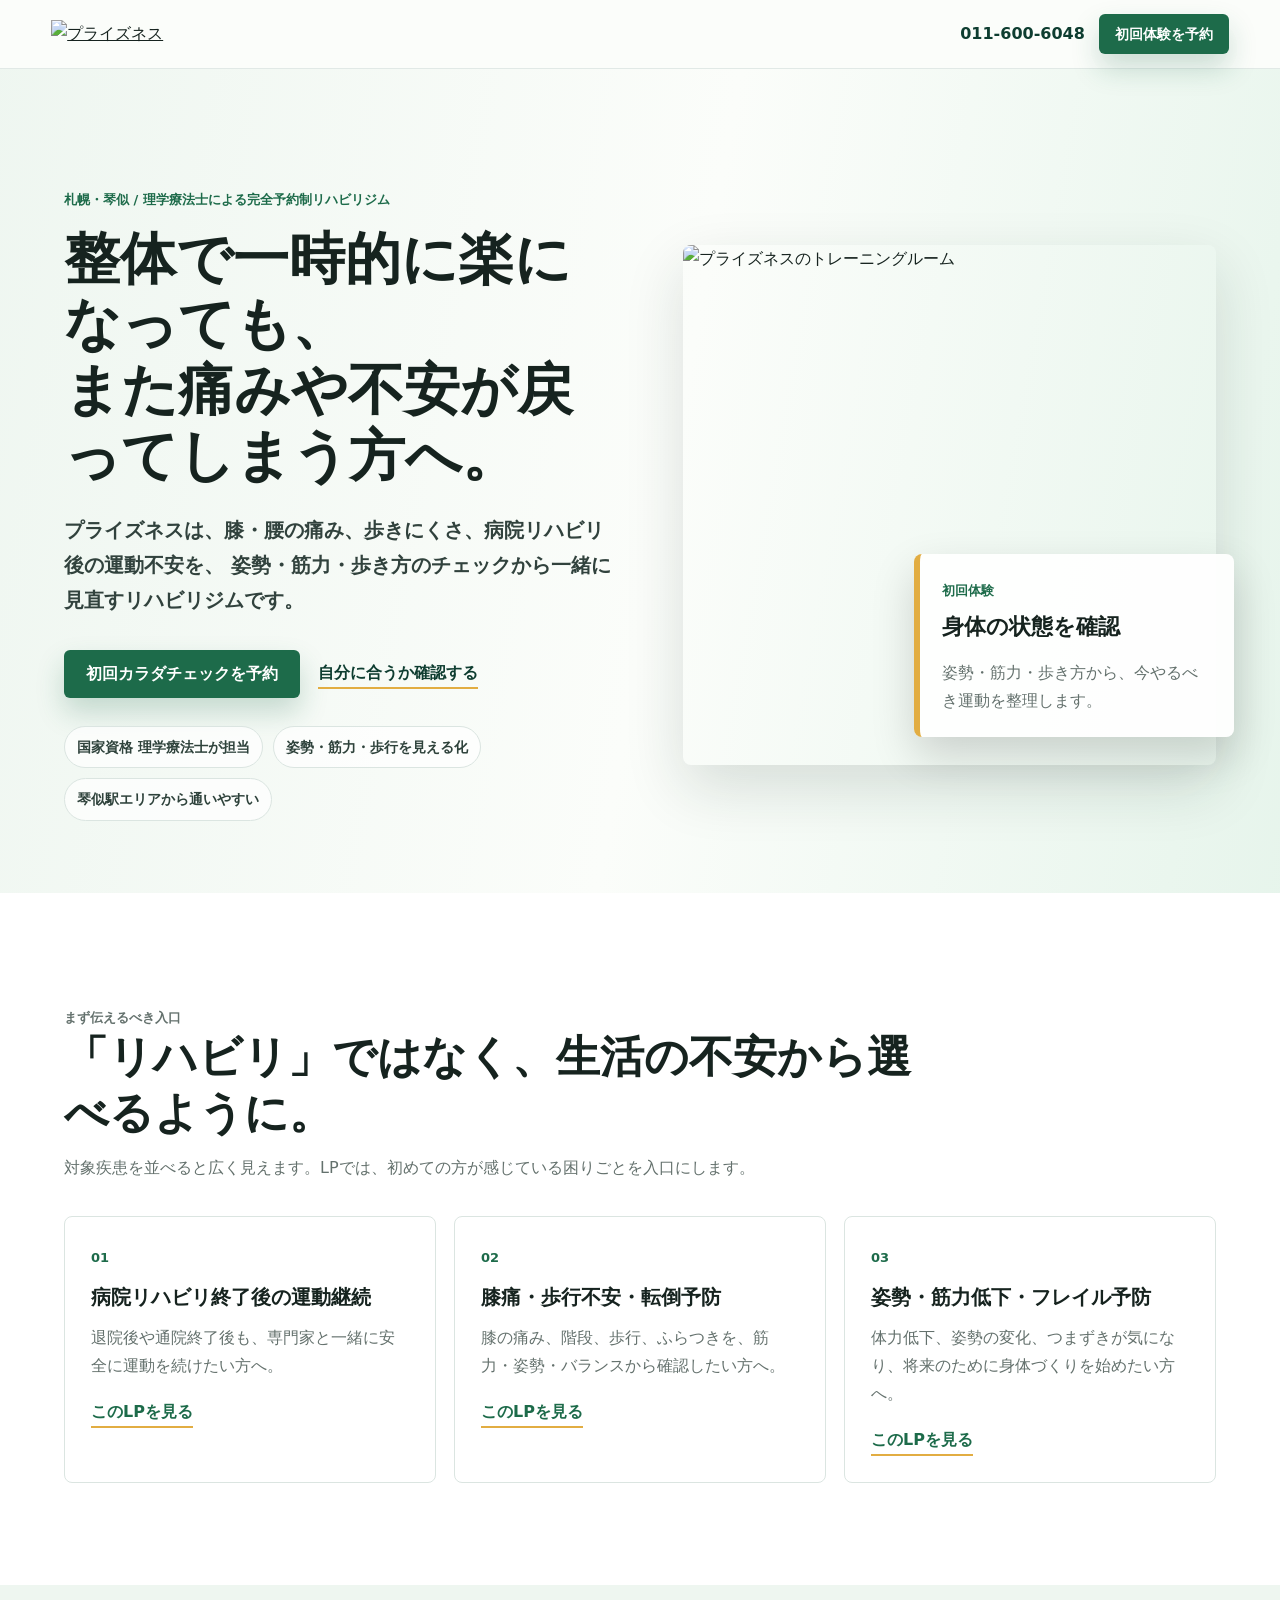
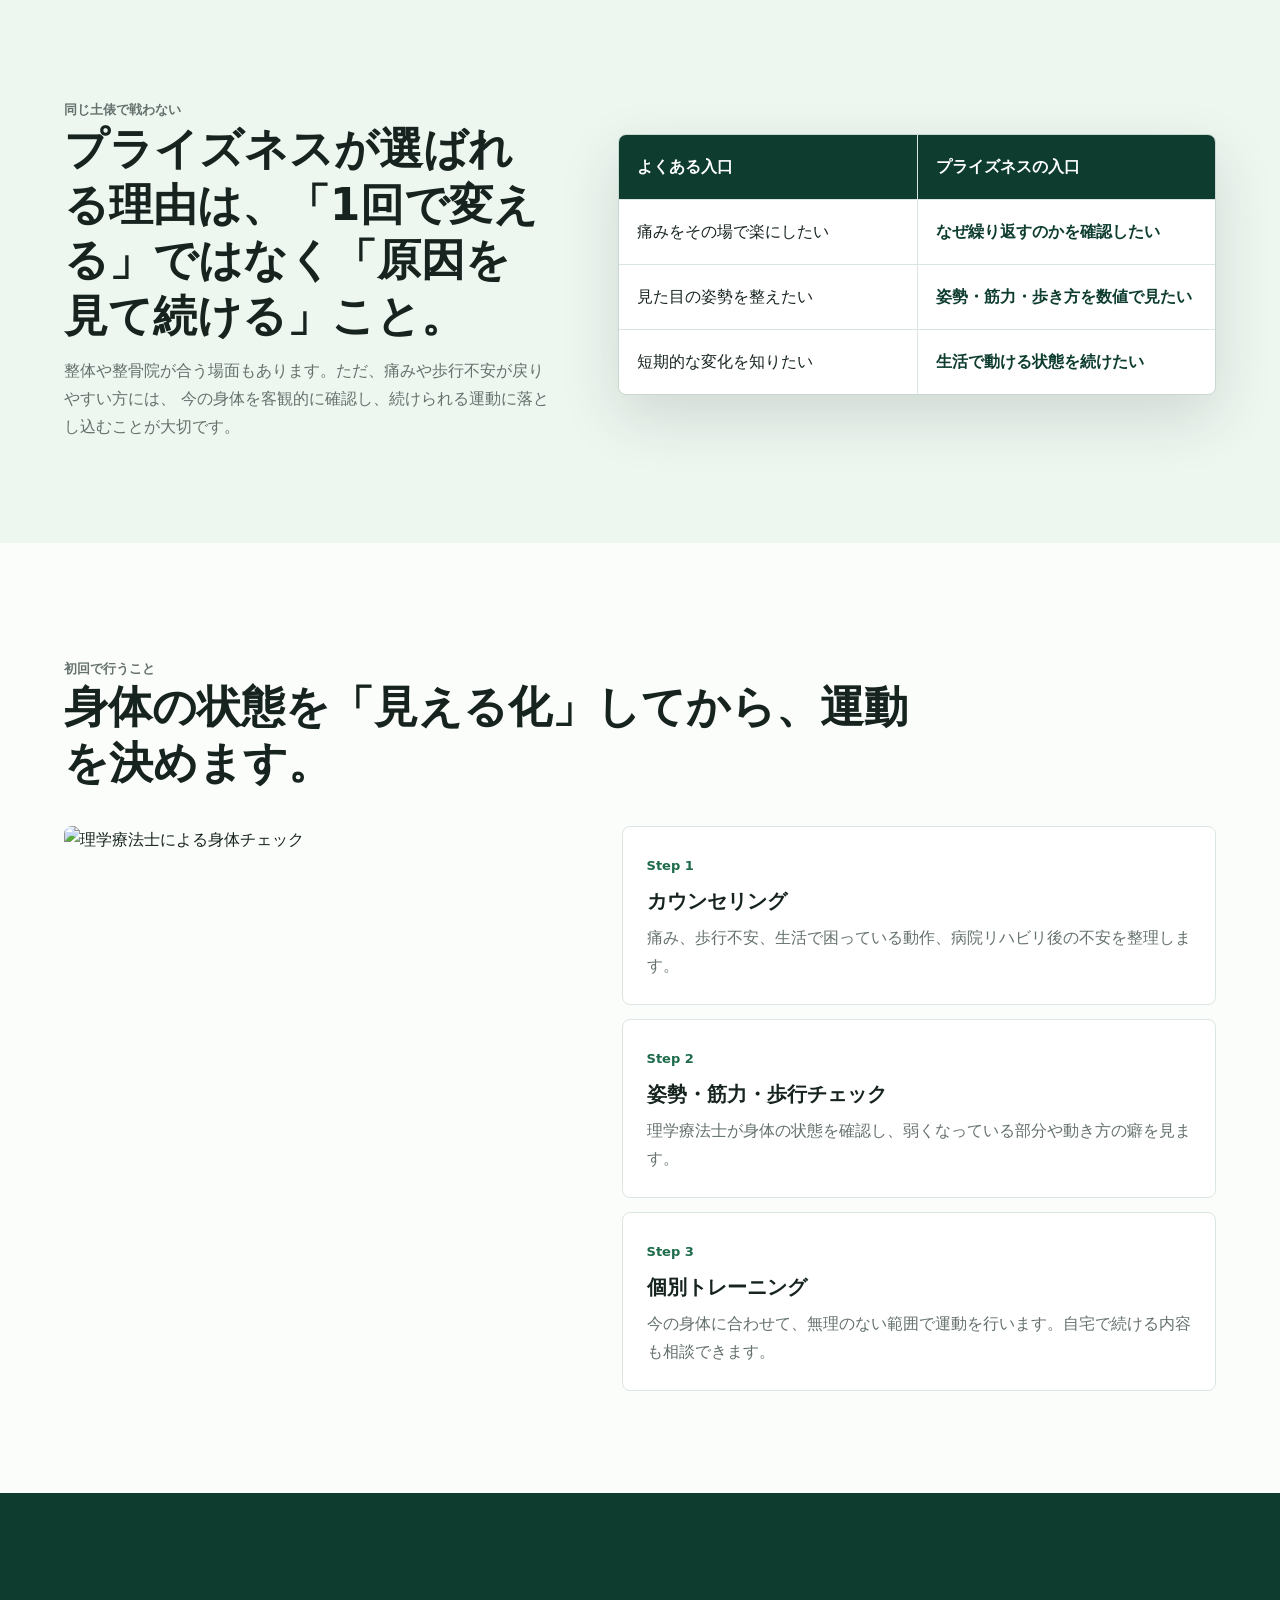
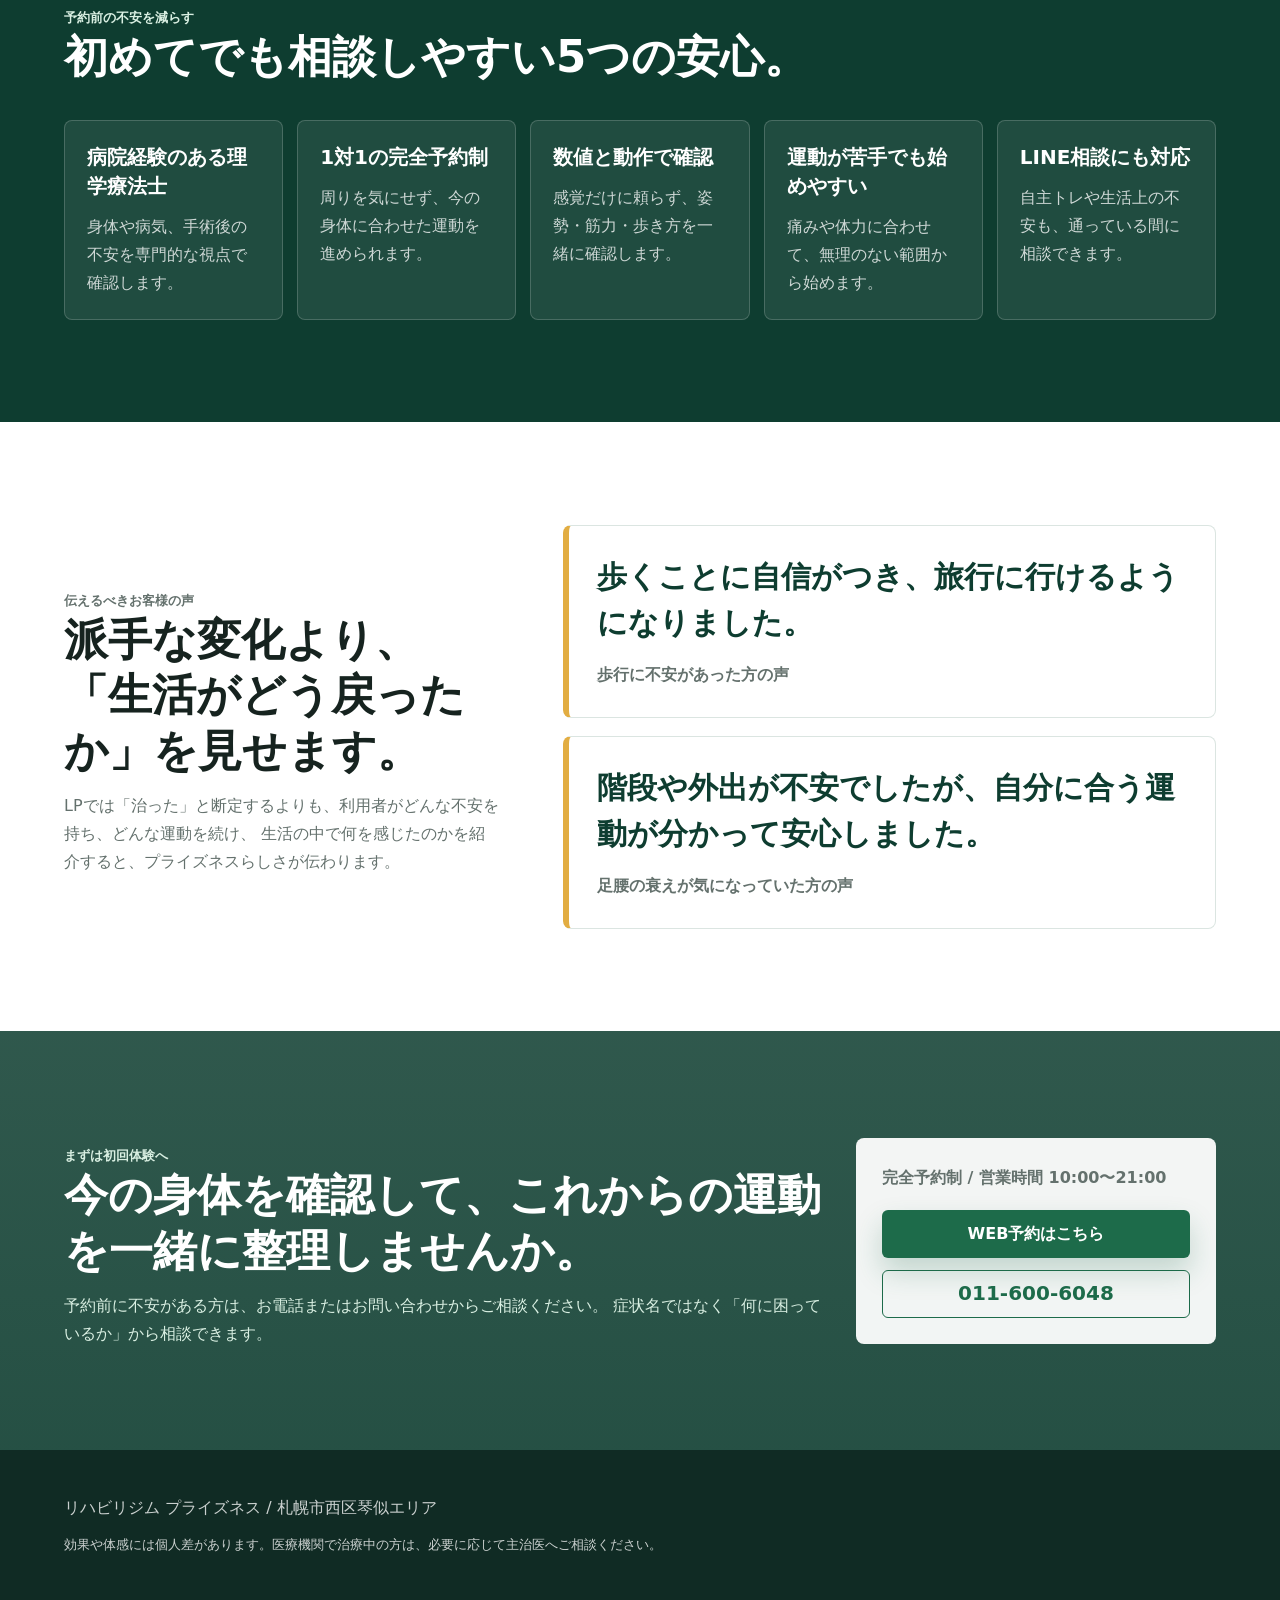
==== index.html @ 205ed95d "Add files via upload" ====
<!doctype html>
<html lang="ja">
  <head>
    <meta charset="utf-8" />
    <meta name="viewport" content="width=device-width, initial-scale=1" />
    <title>琴似のリハビリジム プライズネス | 痛み・歩行・病院リハビリ後の運動相談</title>
    <meta
      name="description"
      content="札幌・琴似のリハビリジム プライズネス。理学療法士が姿勢・筋力・歩き方を確認し、膝腰の痛み、歩行の不安、病院リハビリ後の運動継続をサポートします。"
    />
    <link rel="preconnect" href="https://prizenes.com" />
    <link rel="stylesheet" href="./styles.css" />
  </head>
  <body>
    <header class="site-header">
      <a class="brand" href="#top" aria-label="リハビリジム プライズネス">
        <img src="https://prizenes.com/common/upload_data/prizenescom/image/logo1.png" alt="プライズネス" />
      </a>
      <nav class="header-actions" aria-label="予約導線">
        <a href="tel:0116006048" class="ghost-link">011-600-6048</a>
        <a href="https://yoyaku-beauty.jp/shop/64657/" class="button small">初回体験を予約</a>
      </nav>
    </header>

    <main id="top">
      <section class="hero">
        <div class="hero-copy">
          <p class="eyebrow">札幌・琴似 / 理学療法士による完全予約制リハビリジム</p>
          <h1>
            整体で一時的に楽になっても、<br />
            また痛みや不安が戻ってしまう方へ。
          </h1>
          <p class="lead">
            プライズネスは、膝・腰の痛み、歩きにくさ、病院リハビリ後の運動不安を、
            姿勢・筋力・歩き方のチェックから一緒に見直すリハビリジムです。
          </p>
          <div class="hero-actions">
            <a href="https://yoyaku-beauty.jp/shop/64657/" class="button">初回カラダチェックを予約</a>
            <a href="#who" class="text-link">自分に合うか確認する</a>
          </div>
          <ul class="trust-list" aria-label="プライズネスの特徴">
            <li>国家資格 理学療法士が担当</li>
            <li>姿勢・筋力・歩行を見える化</li>
            <li>琴似駅エリアから通いやすい</li>
          </ul>
        </div>
        <div class="hero-visual" aria-label="プライズネスのトレーニング環境">
          <img
            src="https://prizenes.com/images/convert/prizenescom/20221202101242.jpg/image.webp"
            alt="プライズネスのトレーニングルーム"
          />
          <div class="hero-card">
            <span>初回体験</span>
            <strong>身体の状態を確認</strong>
            <p>姿勢・筋力・歩き方から、今やるべき運動を整理します。</p>
          </div>
        </div>
      </section>

      <section class="problem-band">
        <div class="section-head">
          <p class="eyebrow">まず伝えるべき入口</p>
          <h2>「リハビリ」ではなく、生活の不安から選べるように。</h2>
          <p>
            対象疾患を並べると広く見えます。LPでは、初めての方が感じている困りごとを入口にします。
          </p>
        </div>
        <div class="problem-grid" id="who">
          <article>
            <span>01</span>
            <h3>病院リハビリ終了後の運動継続</h3>
            <p>退院後や通院終了後も、専門家と一緒に安全に運動を続けたい方へ。</p>
            <a class="card-link" href="./hospital-rehab.html">このLPを見る</a>
          </article>
          <article>
            <span>02</span>
            <h3>膝痛・歩行不安・転倒予防</h3>
            <p>膝の痛み、階段、歩行、ふらつきを、筋力・姿勢・バランスから確認したい方へ。</p>
            <a class="card-link" href="./knee-walking.html">このLPを見る</a>
          </article>
          <article>
            <span>03</span>
            <h3>姿勢・筋力低下・フレイル予防</h3>
            <p>体力低下、姿勢の変化、つまずきが気になり、将来のために身体づくりを始めたい方へ。</p>
            <a class="card-link" href="./frailty-prevention.html">このLPを見る</a>
          </article>
        </div>
      </section>

      <section class="compare">
        <div class="compare-copy">
          <p class="eyebrow">同じ土俵で戦わない</p>
          <h2>プライズネスが選ばれる理由は、「1回で変える」ではなく「原因を見て続ける」こと。</h2>
          <p>
            整体や整骨院が合う場面もあります。ただ、痛みや歩行不安が戻りやすい方には、
            今の身体を客観的に確認し、続けられる運動に落とし込むことが大切です。
          </p>
        </div>
        <div class="compare-table" role="table" aria-label="整体や整骨院との見せ方の違い">
          <div role="row" class="table-head">
            <span role="columnheader">よくある入口</span>
            <span role="columnheader">プライズネスの入口</span>
          </div>
          <div role="row">
            <span role="cell">痛みをその場で楽にしたい</span>
            <span role="cell">なぜ繰り返すのかを確認したい</span>
          </div>
          <div role="row">
            <span role="cell">見た目の姿勢を整えたい</span>
            <span role="cell">姿勢・筋力・歩き方を数値で見たい</span>
          </div>
          <div role="row">
            <span role="cell">短期的な変化を知りたい</span>
            <span role="cell">生活で動ける状態を続けたい</span>
          </div>
        </div>
      </section>

      <section class="method">
        <div class="section-head">
          <p class="eyebrow">初回で行うこと</p>
          <h2>身体の状態を「見える化」してから、運動を決めます。</h2>
        </div>
        <div class="method-layout">
          <img
            src="https://prizenes.com/images/convert/prizenescom/20221202100510.jpg/image.webp"
            alt="理学療法士による身体チェック"
          />
          <div class="steps">
            <div>
              <span>Step 1</span>
              <h3>カウンセリング</h3>
              <p>痛み、歩行不安、生活で困っている動作、病院リハビリ後の不安を整理します。</p>
            </div>
            <div>
              <span>Step 2</span>
              <h3>姿勢・筋力・歩行チェック</h3>
              <p>理学療法士が身体の状態を確認し、弱くなっている部分や動き方の癖を見ます。</p>
            </div>
            <div>
              <span>Step 3</span>
              <h3>個別トレーニング</h3>
              <p>今の身体に合わせて、無理のない範囲で運動を行います。自宅で続ける内容も相談できます。</p>
            </div>
          </div>
        </div>
      </section>

      <section class="reason">
        <div class="section-head">
          <p class="eyebrow">予約前の不安を減らす</p>
          <h2>初めてでも相談しやすい5つの安心。</h2>
        </div>
        <div class="reason-grid">
          <article>
            <h3>病院経験のある理学療法士</h3>
            <p>身体や病気、手術後の不安を専門的な視点で確認します。</p>
          </article>
          <article>
            <h3>1対1の完全予約制</h3>
            <p>周りを気にせず、今の身体に合わせた運動を進められます。</p>
          </article>
          <article>
            <h3>数値と動作で確認</h3>
            <p>感覚だけに頼らず、姿勢・筋力・歩き方を一緒に確認します。</p>
          </article>
          <article>
            <h3>運動が苦手でも始めやすい</h3>
            <p>痛みや体力に合わせて、無理のない範囲から始めます。</p>
          </article>
          <article>
            <h3>LINE相談にも対応</h3>
            <p>自主トレや生活上の不安も、通っている間に相談できます。</p>
          </article>
        </div>
      </section>

      <section class="voice">
        <div class="voice-copy">
          <p class="eyebrow">伝えるべきお客様の声</p>
          <h2>派手な変化より、「生活がどう戻ったか」を見せます。</h2>
          <p>
            LPでは「治った」と断定するよりも、利用者がどんな不安を持ち、どんな運動を続け、
            生活の中で何を感じたのかを紹介すると、プライズネスらしさが伝わります。
          </p>
        </div>
        <div class="voice-cards">
          <figure>
            <blockquote>歩くことに自信がつき、旅行に行けるようになりました。</blockquote>
            <figcaption>歩行に不安があった方の声</figcaption>
          </figure>
          <figure>
            <blockquote>階段や外出が不安でしたが、自分に合う運動が分かって安心しました。</blockquote>
            <figcaption>足腰の衰えが気になっていた方の声</figcaption>
          </figure>
        </div>
      </section>

      <section class="offer" id="reserve">
        <div>
          <p class="eyebrow">まずは初回体験へ</p>
          <h2>今の身体を確認して、これからの運動を一緒に整理しませんか。</h2>
          <p>
            予約前に不安がある方は、お電話またはお問い合わせからご相談ください。
            症状名ではなく「何に困っているか」から相談できます。
          </p>
        </div>
        <div class="offer-panel">
          <p>完全予約制 / 営業時間 10:00〜21:00</p>
          <a href="https://yoyaku-beauty.jp/shop/64657/" class="button">WEB予約はこちら</a>
          <a href="tel:0116006048" class="phone">011-600-6048</a>
        </div>
      </section>
    </main>

    <footer>
      <p>リハビリジム プライズネス / 札幌市西区琴似エリア</p>
      <p class="note">効果や体感には個人差があります。医療機関で治療中の方は、必要に応じて主治医へご相談ください。</p>
    </footer>
  </body>
</html>
---- styles.css ----
:root {
  --ink: #16231f;
  --muted: #64716d;
  --line: #dbe5e1;
  --paper: #fbfdfa;
  --soft: #eef6f0;
  --mint: #d9efe2;
  --green: #1d6b4a;
  --deep: #0e3d30;
  --accent: #e2ad42;
  --white: #ffffff;
  --shadow: 0 22px 60px rgba(18, 41, 34, 0.14);
  font-family: "Yu Gothic", "Hiragino Kaku Gothic ProN", Meiryo, system-ui, sans-serif;
}

* {
  box-sizing: border-box;
}

html {
  scroll-behavior: smooth;
}

body {
  margin: 0;
  color: var(--ink);
  background: var(--paper);
  line-height: 1.75;
}

img {
  display: block;
  max-width: 100%;
}

a {
  color: inherit;
}

.site-header {
  position: sticky;
  top: 0;
  z-index: 10;
  display: flex;
  align-items: center;
  justify-content: space-between;
  gap: 24px;
  padding: 14px clamp(18px, 4vw, 56px);
  background: rgba(251, 253, 250, 0.92);
  border-bottom: 1px solid rgba(219, 229, 225, 0.8);
  backdrop-filter: blur(14px);
}

.brand img {
  width: 166px;
  height: auto;
}

.header-actions {
  display: flex;
  align-items: center;
  gap: 14px;
}

.ghost-link,
.text-link {
  font-weight: 700;
  text-decoration: none;
}

.ghost-link {
  color: var(--deep);
  white-space: nowrap;
}

.button {
  display: inline-flex;
  align-items: center;
  justify-content: center;
  min-height: 48px;
  padding: 0 22px;
  border-radius: 6px;
  background: var(--green);
  color: var(--white);
  font-weight: 800;
  text-decoration: none;
  box-shadow: 0 14px 28px rgba(29, 107, 74, 0.22);
}

.button.small {
  min-height: 40px;
  padding-inline: 16px;
  font-size: 14px;
}

.hero {
  display: grid;
  grid-template-columns: minmax(0, 1.02fr) minmax(360px, 0.98fr);
  gap: clamp(28px, 5vw, 74px);
  align-items: center;
  min-height: calc(100vh - 76px);
  padding: clamp(42px, 7vw, 92px) clamp(18px, 5vw, 76px) 42px;
  background:
    linear-gradient(100deg, rgba(238, 246, 240, 0.96), rgba(251, 253, 250, 0.82) 52%, rgba(217, 239, 226, 0.6)),
    var(--paper);
}

.hero-copy {
  max-width: 760px;
}

.eyebrow {
  margin: 0 0 14px;
  color: var(--green);
  font-size: 13px;
  font-weight: 900;
  letter-spacing: 0;
}

h1,
h2,
h3,
p {
  overflow-wrap: anywhere;
}

h1 {
  margin: 0;
  font-size: clamp(34px, 4.35vw, 56px);
  line-height: 1.18;
  letter-spacing: 0;
}

h2 {
  margin: 0;
  font-size: clamp(26px, 3.4vw, 44px);
  line-height: 1.28;
  letter-spacing: 0;
}

h3 {
  margin: 0;
  font-size: 20px;
  line-height: 1.45;
}

.lead {
  max-width: 680px;
  margin: 24px 0 0;
  color: #31423d;
  font-size: clamp(16px, 1.8vw, 20px);
  font-weight: 600;
}

.hero-actions {
  display: flex;
  flex-wrap: wrap;
  align-items: center;
  gap: 18px;
  margin-top: 32px;
}

.text-link {
  color: var(--deep);
  border-bottom: 2px solid var(--accent);
}

.trust-list {
  display: flex;
  flex-wrap: wrap;
  gap: 10px;
  margin: 28px 0 0;
  padding: 0;
  list-style: none;
}

.trust-list li {
  padding: 8px 12px;
  border: 1px solid var(--line);
  border-radius: 999px;
  background: rgba(255, 255, 255, 0.72);
  color: #2e423b;
  font-size: 14px;
  font-weight: 700;
}

.hero-visual {
  position: relative;
  min-height: 520px;
}

.hero-visual img {
  width: 100%;
  height: 520px;
  object-fit: cover;
  border-radius: 8px;
  box-shadow: var(--shadow);
}

.hero-card {
  position: absolute;
  right: -18px;
  bottom: 28px;
  width: min(320px, 82%);
  padding: 22px;
  border-left: 6px solid var(--accent);
  border-radius: 8px;
  background: rgba(255, 255, 255, 0.94);
  box-shadow: 0 18px 44px rgba(0, 0, 0, 0.16);
}

.hero-card span,
.steps span,
.problem-grid span {
  color: var(--green);
  font-size: 13px;
  font-weight: 900;
}

.hero-card strong {
  display: block;
  margin-top: 4px;
  font-size: 22px;
}

.hero-card p,
.section-head p,
.compare-copy p,
.voice-copy p,
.offer p,
footer p {
  margin: 12px 0 0;
  color: var(--muted);
}

section {
  padding: clamp(58px, 8vw, 104px) clamp(18px, 5vw, 76px);
}

.section-head {
  max-width: 860px;
  margin-bottom: 34px;
}

.problem-band {
  background: var(--white);
}

.problem-grid {
  display: grid;
  grid-template-columns: repeat(3, minmax(0, 1fr));
  gap: 18px;
}

.problem-grid article,
.reason-grid article,
.voice-cards figure {
  border: 1px solid var(--line);
  border-radius: 8px;
  background: var(--white);
}

.problem-grid article {
  padding: 26px;
  min-height: 250px;
}

.problem-grid h3 {
  margin-top: 12px;
}

.problem-grid p,
.reason-grid p {
  margin: 12px 0 0;
  color: var(--muted);
}

.card-link {
  display: inline-flex;
  margin-top: 18px;
  color: var(--green);
  font-weight: 900;
  text-decoration: none;
  border-bottom: 2px solid var(--accent);
}

.compare {
  display: grid;
  grid-template-columns: minmax(0, 0.9fr) minmax(420px, 1.1fr);
  gap: clamp(28px, 5vw, 70px);
  align-items: center;
  background: var(--soft);
}

.compare-table {
  overflow: hidden;
  border: 1px solid #c8d8d1;
  border-radius: 8px;
  background: var(--white);
  box-shadow: var(--shadow);
}

.compare-table > div {
  display: grid;
  grid-template-columns: 1fr 1fr;
}

.compare-table span {
  padding: 18px;
  border-top: 1px solid var(--line);
}

.compare-table span + span {
  border-left: 1px solid var(--line);
  color: var(--deep);
  font-weight: 800;
}

.compare-table .table-head span {
  border-top: none;
  background: var(--deep);
  color: var(--white);
  font-weight: 900;
}

.method {
  background: var(--paper);
}

.method-layout {
  display: grid;
  grid-template-columns: minmax(320px, 0.92fr) minmax(0, 1.08fr);
  gap: clamp(24px, 4vw, 54px);
  align-items: stretch;
}

.method-layout > img {
  width: 100%;
  height: 100%;
  min-height: 520px;
  object-fit: cover;
  border-radius: 8px;
}

.steps {
  display: grid;
  gap: 14px;
}

.steps div {
  padding: 24px;
  border: 1px solid var(--line);
  border-radius: 8px;
  background: var(--white);
}

.steps h3 {
  margin-top: 8px;
}

.steps p {
  margin: 8px 0 0;
  color: var(--muted);
}

.reason {
  background: var(--deep);
  color: var(--white);
}

.reason .eyebrow,
.reason .section-head p {
  color: var(--mint);
}

.reason-grid {
  display: grid;
  grid-template-columns: repeat(5, minmax(0, 1fr));
  gap: 14px;
}

.reason-grid article {
  padding: 22px;
  background: rgba(255, 255, 255, 0.08);
  border-color: rgba(255, 255, 255, 0.18);
}

.reason-grid p {
  color: rgba(255, 255, 255, 0.78);
}

.voice {
  display: grid;
  grid-template-columns: minmax(0, 0.8fr) minmax(360px, 1.2fr);
  gap: clamp(24px, 5vw, 64px);
  align-items: center;
  background: var(--white);
}

.voice-cards {
  display: grid;
  gap: 18px;
}

.voice-cards figure {
  margin: 0;
  padding: 28px;
  border-left: 6px solid var(--accent);
}

blockquote {
  margin: 0;
  color: var(--deep);
  font-size: clamp(20px, 2.4vw, 30px);
  font-weight: 900;
  line-height: 1.55;
}

figcaption {
  margin-top: 14px;
  color: var(--muted);
  font-weight: 700;
}

.offer {
  display: grid;
  grid-template-columns: minmax(0, 1fr) 360px;
  gap: 26px;
  align-items: center;
  background:
    linear-gradient(rgba(14, 61, 48, 0.86), rgba(14, 61, 48, 0.9)),
    url("https://prizenes.com/images/convert/prizenescom/20221202100920.jpg/image.webp") center / cover;
  color: var(--white);
}

.offer .eyebrow,
.offer p {
  color: var(--mint);
}

.offer-panel {
  padding: 26px;
  border-radius: 8px;
  background: rgba(255, 255, 255, 0.94);
  color: var(--ink);
}

.offer-panel p {
  margin: 0 0 18px;
  color: var(--muted);
  font-weight: 800;
}

.offer-panel .button,
.offer-panel .phone {
  width: 100%;
}

.phone {
  display: flex;
  align-items: center;
  justify-content: center;
  min-height: 48px;
  margin-top: 12px;
  border: 1px solid var(--green);
  border-radius: 6px;
  color: var(--green);
  font-size: 20px;
  font-weight: 900;
  text-decoration: none;
}

footer {
  padding: 32px clamp(18px, 5vw, 76px) 92px;
  background: #102b24;
  color: var(--white);
}

footer p {
  color: rgba(255, 255, 255, 0.78);
}

footer .note {
  max-width: 900px;
  font-size: 13px;
}

@media (max-width: 980px) {
  .hero,
  .compare,
  .method-layout,
  .voice,
  .offer {
    grid-template-columns: 1fr;
  }

  .hero {
    min-height: auto;
  }

  .problem-grid,
  .reason-grid {
    grid-template-columns: repeat(2, minmax(0, 1fr));
  }

  .hero-visual {
    min-height: auto;
  }

  .hero-visual img,
  .method-layout > img {
    height: 420px;
    min-height: 0;
  }

  .offer {
    background-position: center;
  }
}

@media (max-width: 680px) {
  .site-header {
    align-items: flex-start;
    flex-direction: column;
    gap: 10px;
  }

  .header-actions {
    width: 100%;
    justify-content: space-between;
  }

  .brand img {
    width: 140px;
  }

  .ghost-link {
    font-size: 14px;
  }

  .button.small {
    min-height: 38px;
    padding-inline: 12px;
  }

  h1 {
    font-size: 34px;
  }

  .hero {
    padding-top: 34px;
  }

  .hero-actions {
    align-items: stretch;
    flex-direction: column;
  }

  .hero-actions .button,
  .hero-actions .text-link {
    width: 100%;
    text-align: center;
  }

  .hero-visual img {
    height: 340px;
  }

  .hero-card {
    position: static;
    width: 100%;
    margin-top: 12px;
  }

  .problem-grid,
  .reason-grid {
    grid-template-columns: 1fr;
  }

  .compare-table > div {
    grid-template-columns: 1fr;
  }

  .compare-table span + span {
    border-left: none;
  }

  .method-layout > img {
    height: 320px;
  }
}
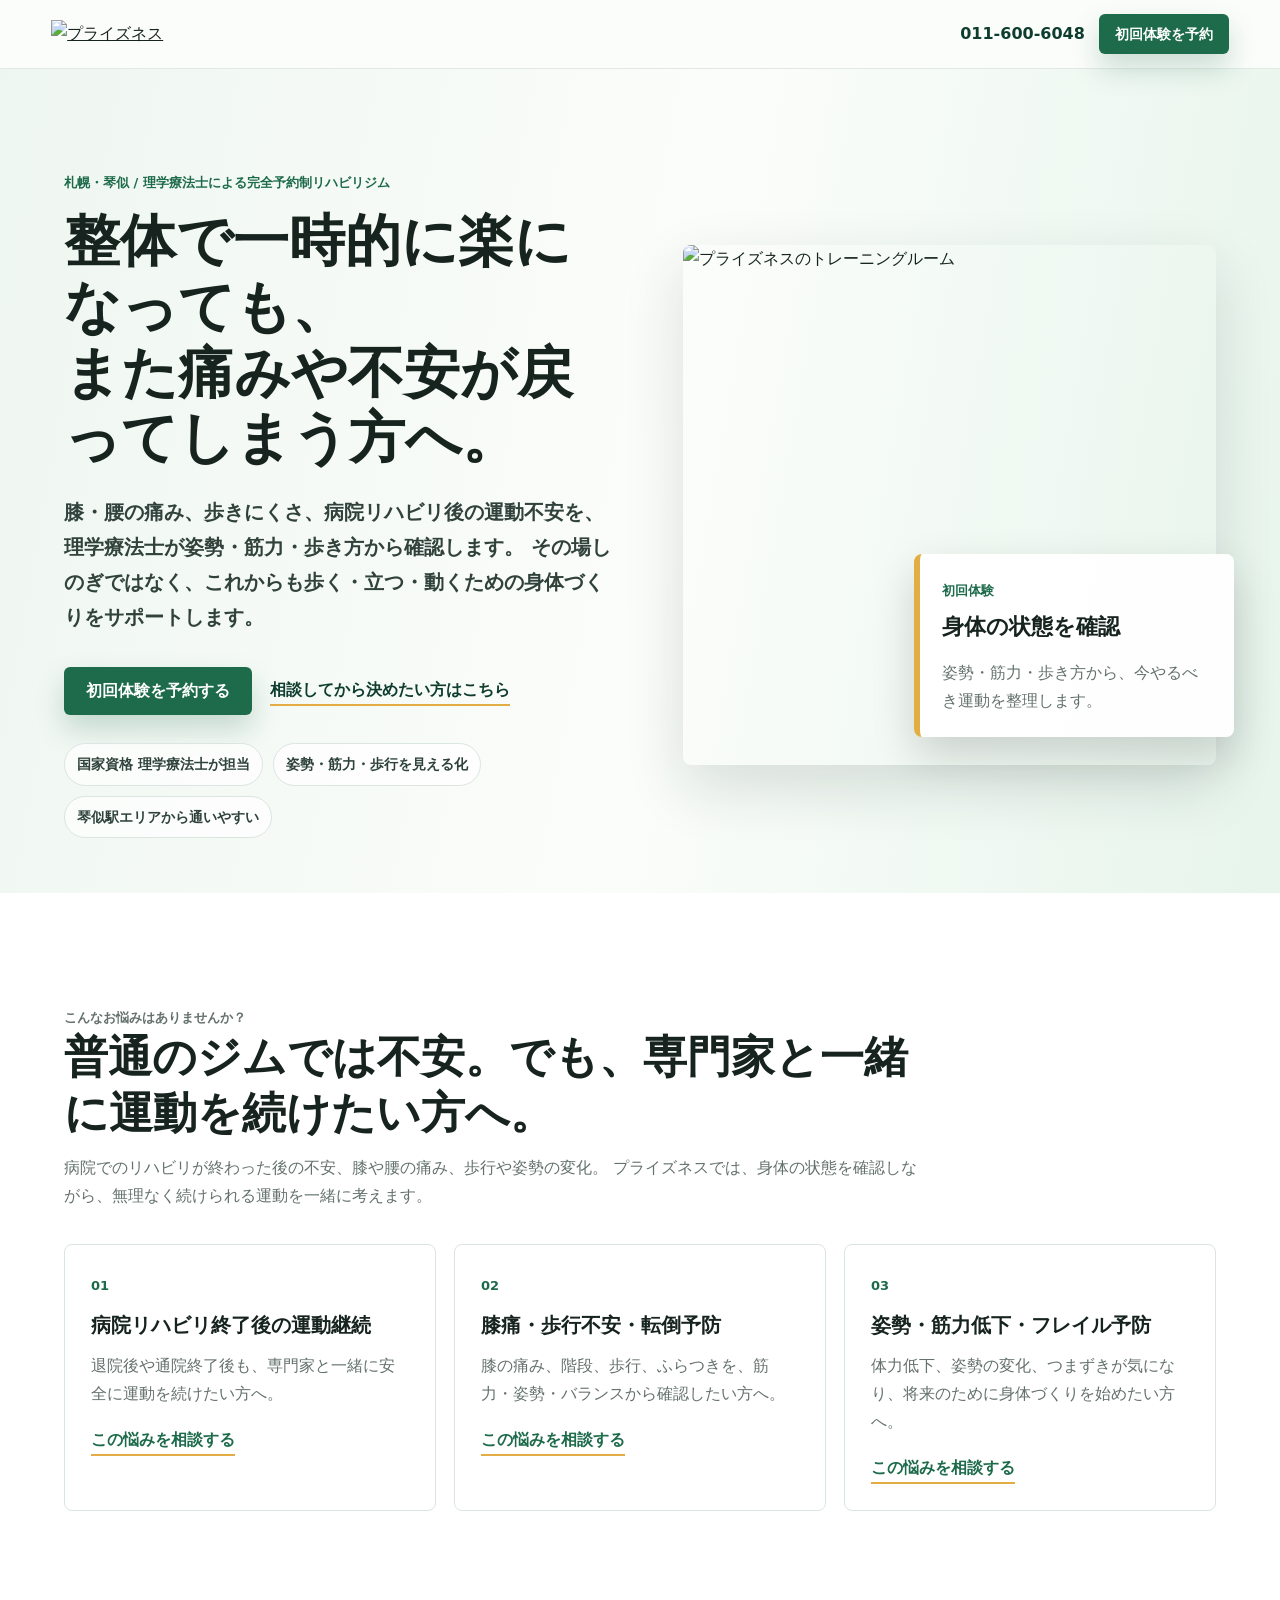
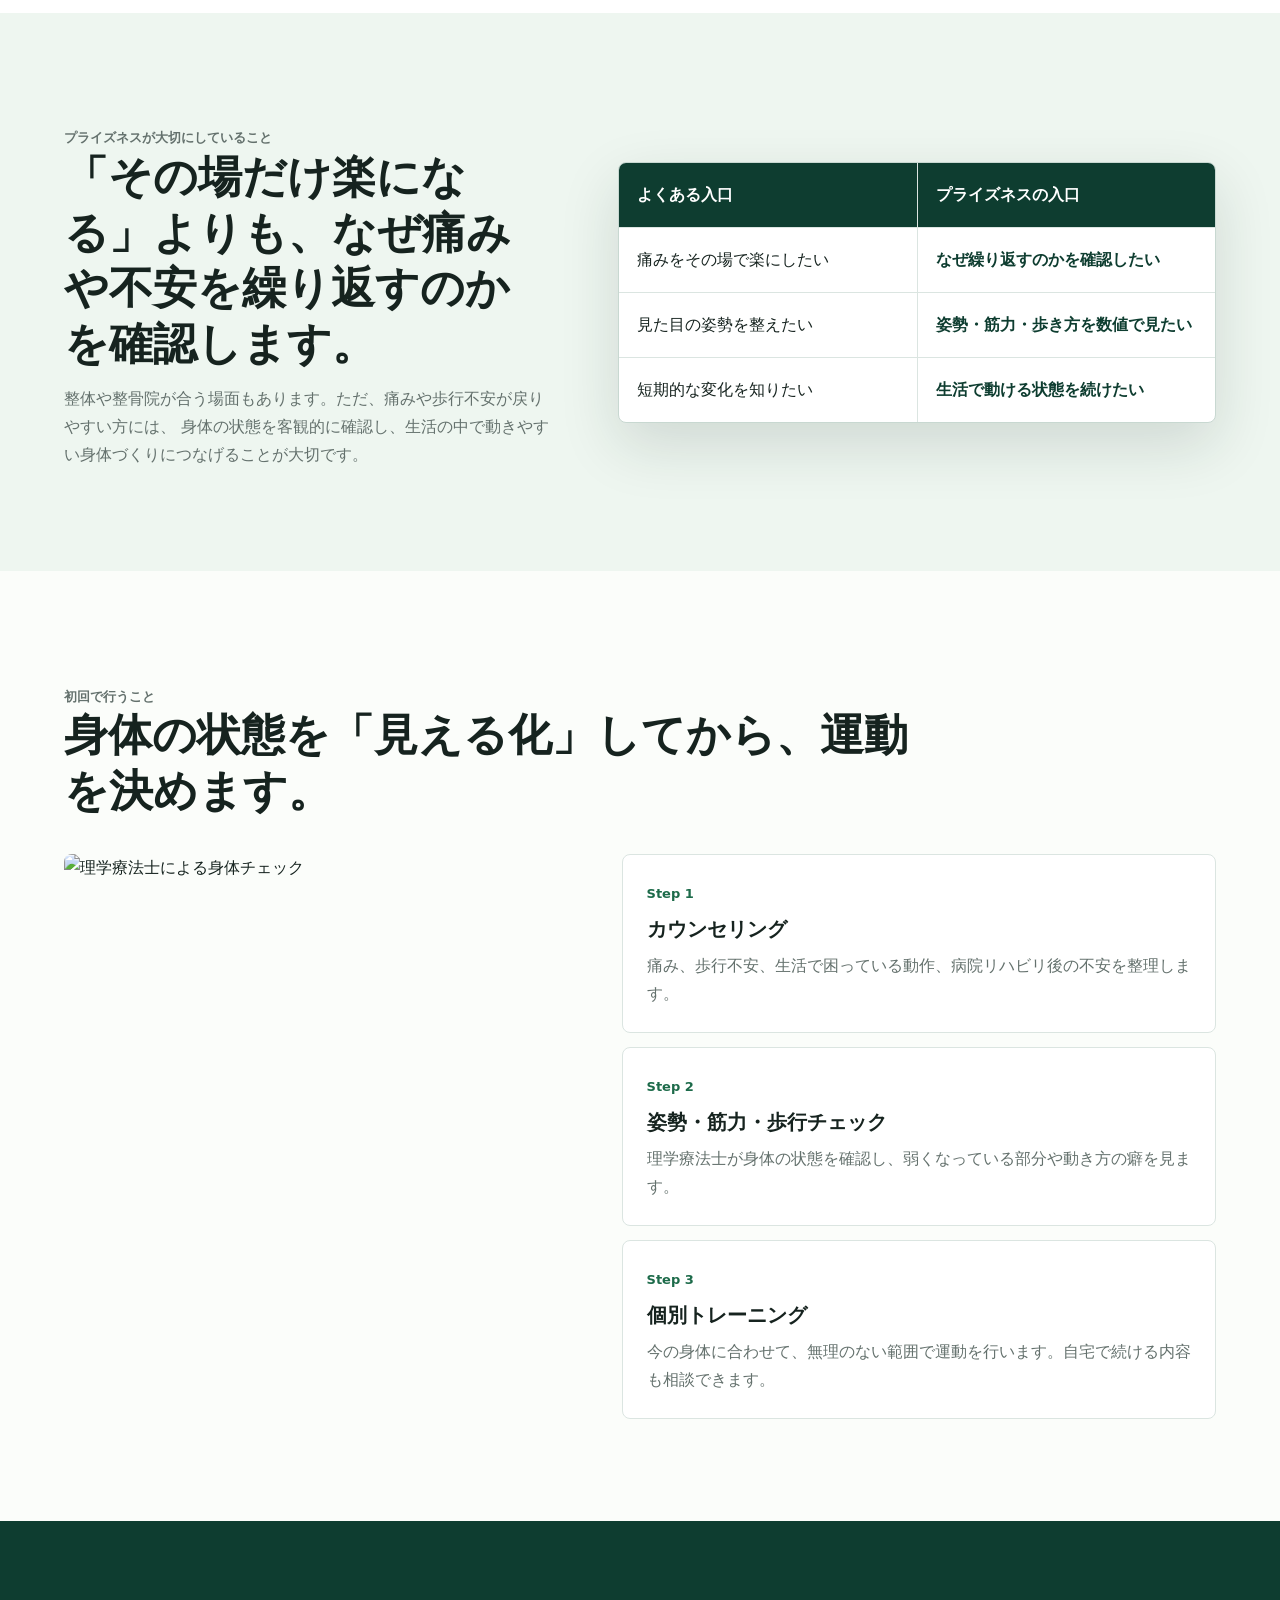
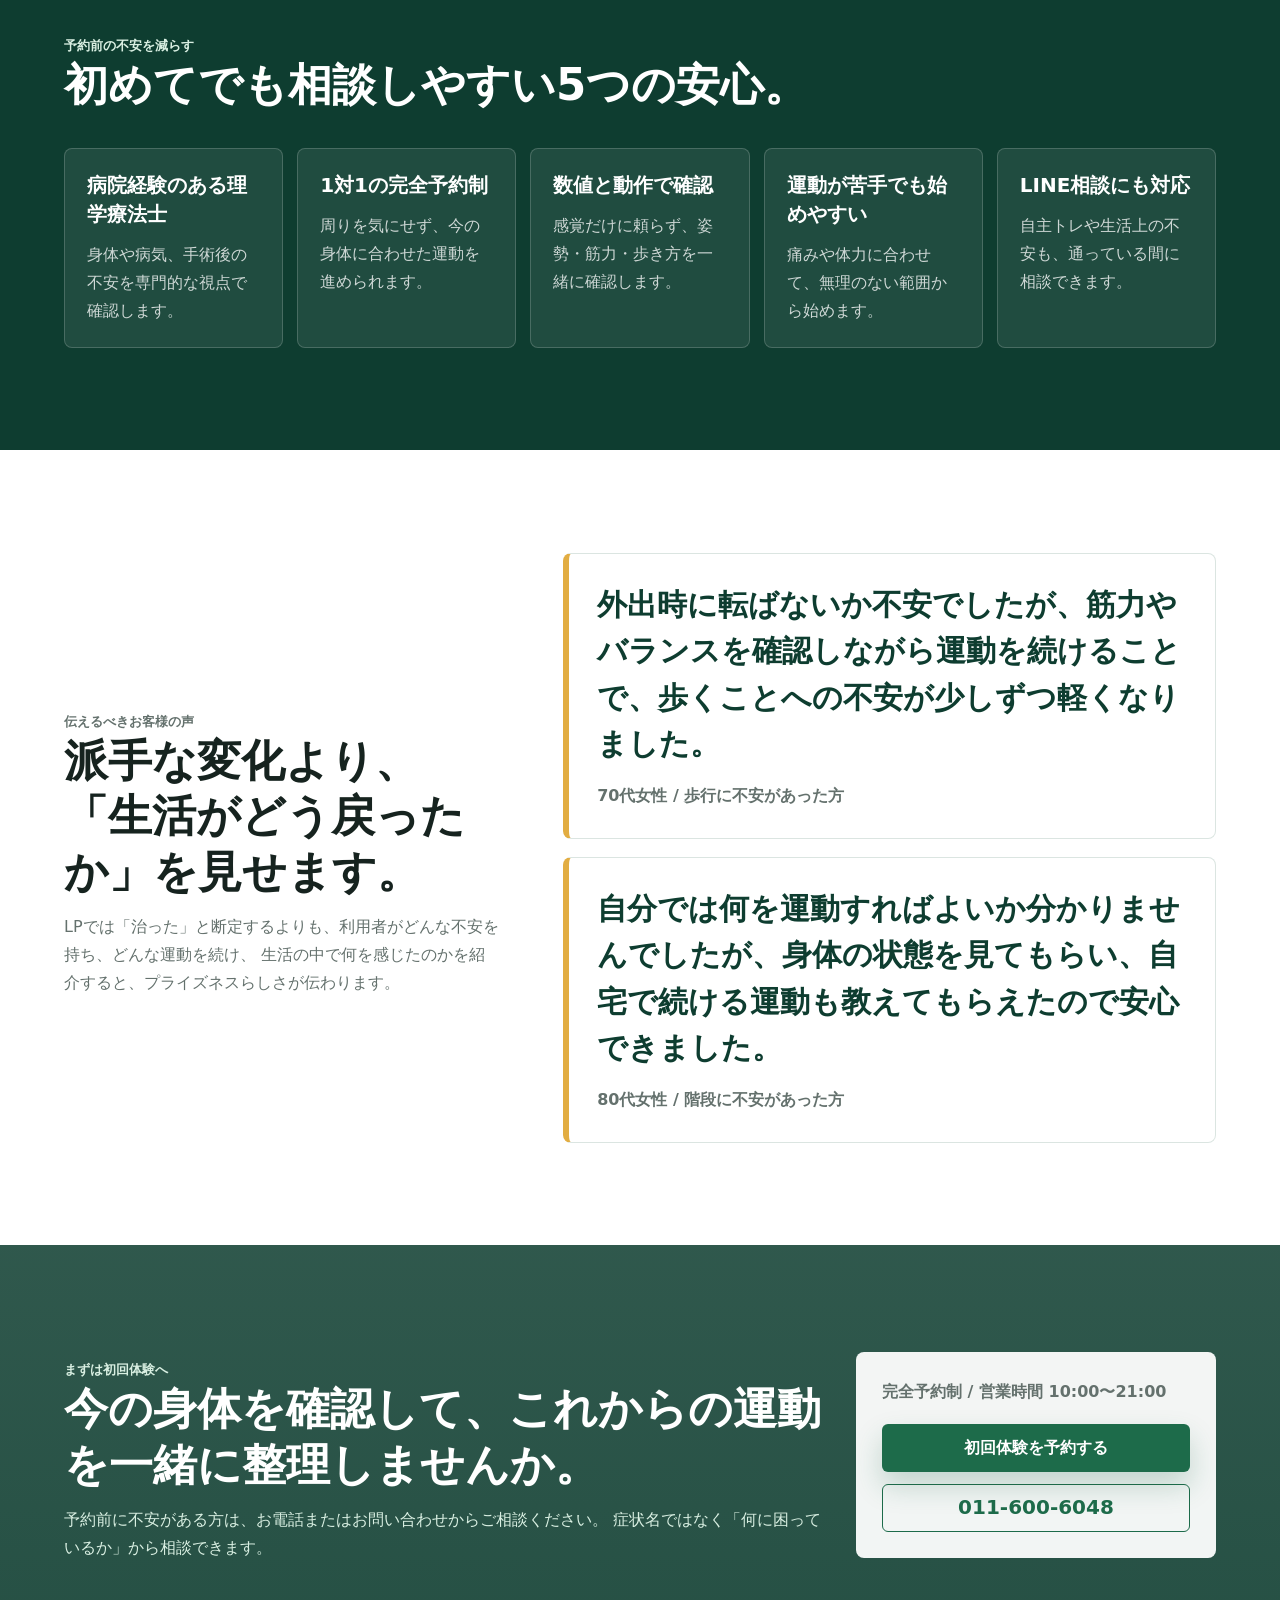
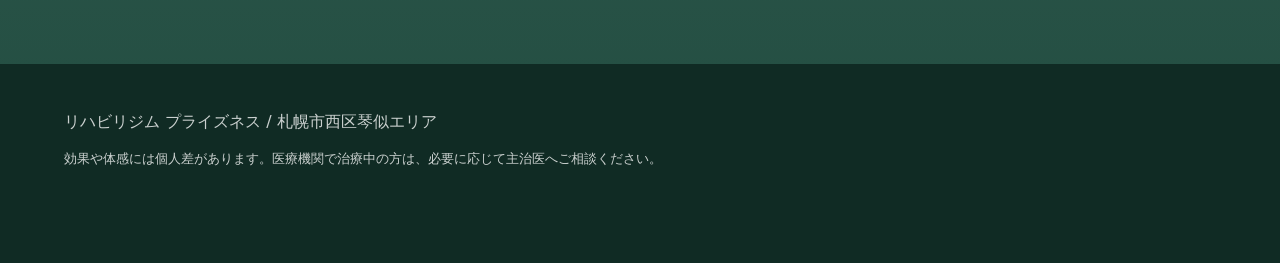
==== commit e6e53d03: "Add files via upload" ====
--- a/index.html
+++ b/index.html
@@ -31,12 +31,13 @@
             また痛みや不安が戻ってしまう方へ。
           </h1>
           <p class="lead">
-            プライズネスは、膝・腰の痛み、歩きにくさ、病院リハビリ後の運動不安を、
-            姿勢・筋力・歩き方のチェックから一緒に見直すリハビリジムです。
+            膝・腰の痛み、歩きにくさ、病院リハビリ後の運動不安を、
+            理学療法士が姿勢・筋力・歩き方から確認します。
+            その場しのぎではなく、これからも歩く・立つ・動くための身体づくりをサポートします。
           </p>
           <div class="hero-actions">
-            <a href="https://yoyaku-beauty.jp/shop/64657/" class="button">初回カラダチェックを予約</a>
-            <a href="#who" class="text-link">自分に合うか確認する</a>
+            <a href="https://yoyaku-beauty.jp/shop/64657/" class="button">初回体験を予約する</a>
+            <a href="#who" class="text-link">相談してから決めたい方はこちら</a>
           </div>
           <ul class="trust-list" aria-label="プライズネスの特徴">
             <li>国家資格 理学療法士が担当</li>
@@ -49,9 +50,9 @@
             src="https://prizenes.com/images/convert/prizenescom/20221202101242.jpg/image.webp"
             alt="プライズネスのトレーニングルーム"
           />
-          <div class="hero-card">
-            <span>初回体験</span>
-            <strong>身体の状態を確認</strong>
+        <div class="hero-card">
+          <span>初回体験</span>
+          <strong>身体の状態を確認</strong>
             <p>姿勢・筋力・歩き方から、今やるべき運動を整理します。</p>
           </div>
         </div>
@@ -59,10 +60,11 @@
 
       <section class="problem-band">
         <div class="section-head">
-          <p class="eyebrow">まず伝えるべき入口</p>
-          <h2>「リハビリ」ではなく、生活の不安から選べるように。</h2>
-          <p>
-            対象疾患を並べると広く見えます。LPでは、初めての方が感じている困りごとを入口にします。
+          <p class="eyebrow">こんなお悩みはありませんか？</p>
+          <h2>普通のジムでは不安。でも、専門家と一緒に運動を続けたい方へ。</h2>
+          <p>
+            病院でのリハビリが終わった後の不安、膝や腰の痛み、歩行や姿勢の変化。
+            プライズネスでは、身体の状態を確認しながら、無理なく続けられる運動を一緒に考えます。
           </p>
         </div>
         <div class="problem-grid" id="who">
@@ -70,30 +72,30 @@
             <span>01</span>
             <h3>病院リハビリ終了後の運動継続</h3>
             <p>退院後や通院終了後も、専門家と一緒に安全に運動を続けたい方へ。</p>
-            <a class="card-link" href="./hospital-rehab.html">このLPを見る</a>
+            <a class="card-link" href="./hospital-rehab.html">この悩みを相談する</a>
           </article>
           <article>
             <span>02</span>
             <h3>膝痛・歩行不安・転倒予防</h3>
             <p>膝の痛み、階段、歩行、ふらつきを、筋力・姿勢・バランスから確認したい方へ。</p>
-            <a class="card-link" href="./knee-walking.html">このLPを見る</a>
+            <a class="card-link" href="./knee-walking.html">この悩みを相談する</a>
           </article>
           <article>
             <span>03</span>
             <h3>姿勢・筋力低下・フレイル予防</h3>
             <p>体力低下、姿勢の変化、つまずきが気になり、将来のために身体づくりを始めたい方へ。</p>
-            <a class="card-link" href="./frailty-prevention.html">このLPを見る</a>
+            <a class="card-link" href="./frailty-prevention.html">この悩みを相談する</a>
           </article>
         </div>
       </section>
 
       <section class="compare">
         <div class="compare-copy">
-          <p class="eyebrow">同じ土俵で戦わない</p>
-          <h2>プライズネスが選ばれる理由は、「1回で変える」ではなく「原因を見て続ける」こと。</h2>
+          <p class="eyebrow">プライズネスが大切にしていること</p>
+          <h2>「その場だけ楽になる」よりも、なぜ痛みや不安を繰り返すのかを確認します。</h2>
           <p>
             整体や整骨院が合う場面もあります。ただ、痛みや歩行不安が戻りやすい方には、
-            今の身体を客観的に確認し、続けられる運動に落とし込むことが大切です。
+            身体の状態を客観的に確認し、生活の中で動きやすい身体づくりにつなげることが大切です。
           </p>
         </div>
         <div class="compare-table" role="table" aria-label="整体や整骨院との見せ方の違い">
@@ -186,12 +188,12 @@
         </div>
         <div class="voice-cards">
           <figure>
-            <blockquote>歩くことに自信がつき、旅行に行けるようになりました。</blockquote>
-            <figcaption>歩行に不安があった方の声</figcaption>
+            <blockquote>外出時に転ばないか不安でしたが、筋力やバランスを確認しながら運動を続けることで、歩くことへの不安が少しずつ軽くなりました。</blockquote>
+            <figcaption>70代女性 / 歩行に不安があった方</figcaption>
           </figure>
           <figure>
-            <blockquote>階段や外出が不安でしたが、自分に合う運動が分かって安心しました。</blockquote>
-            <figcaption>足腰の衰えが気になっていた方の声</figcaption>
+            <blockquote>自分では何を運動すればよいか分かりませんでしたが、身体の状態を見てもらい、自宅で続ける運動も教えてもらえたので安心できました。</blockquote>
+            <figcaption>80代女性 / 階段に不安があった方</figcaption>
           </figure>
         </div>
       </section>
@@ -207,7 +209,7 @@
         </div>
         <div class="offer-panel">
           <p>完全予約制 / 営業時間 10:00〜21:00</p>
-          <a href="https://yoyaku-beauty.jp/shop/64657/" class="button">WEB予約はこちら</a>
+          <a href="https://yoyaku-beauty.jp/shop/64657/" class="button">初回体験を予約する</a>
           <a href="tel:0116006048" class="phone">011-600-6048</a>
         </div>
       </section>
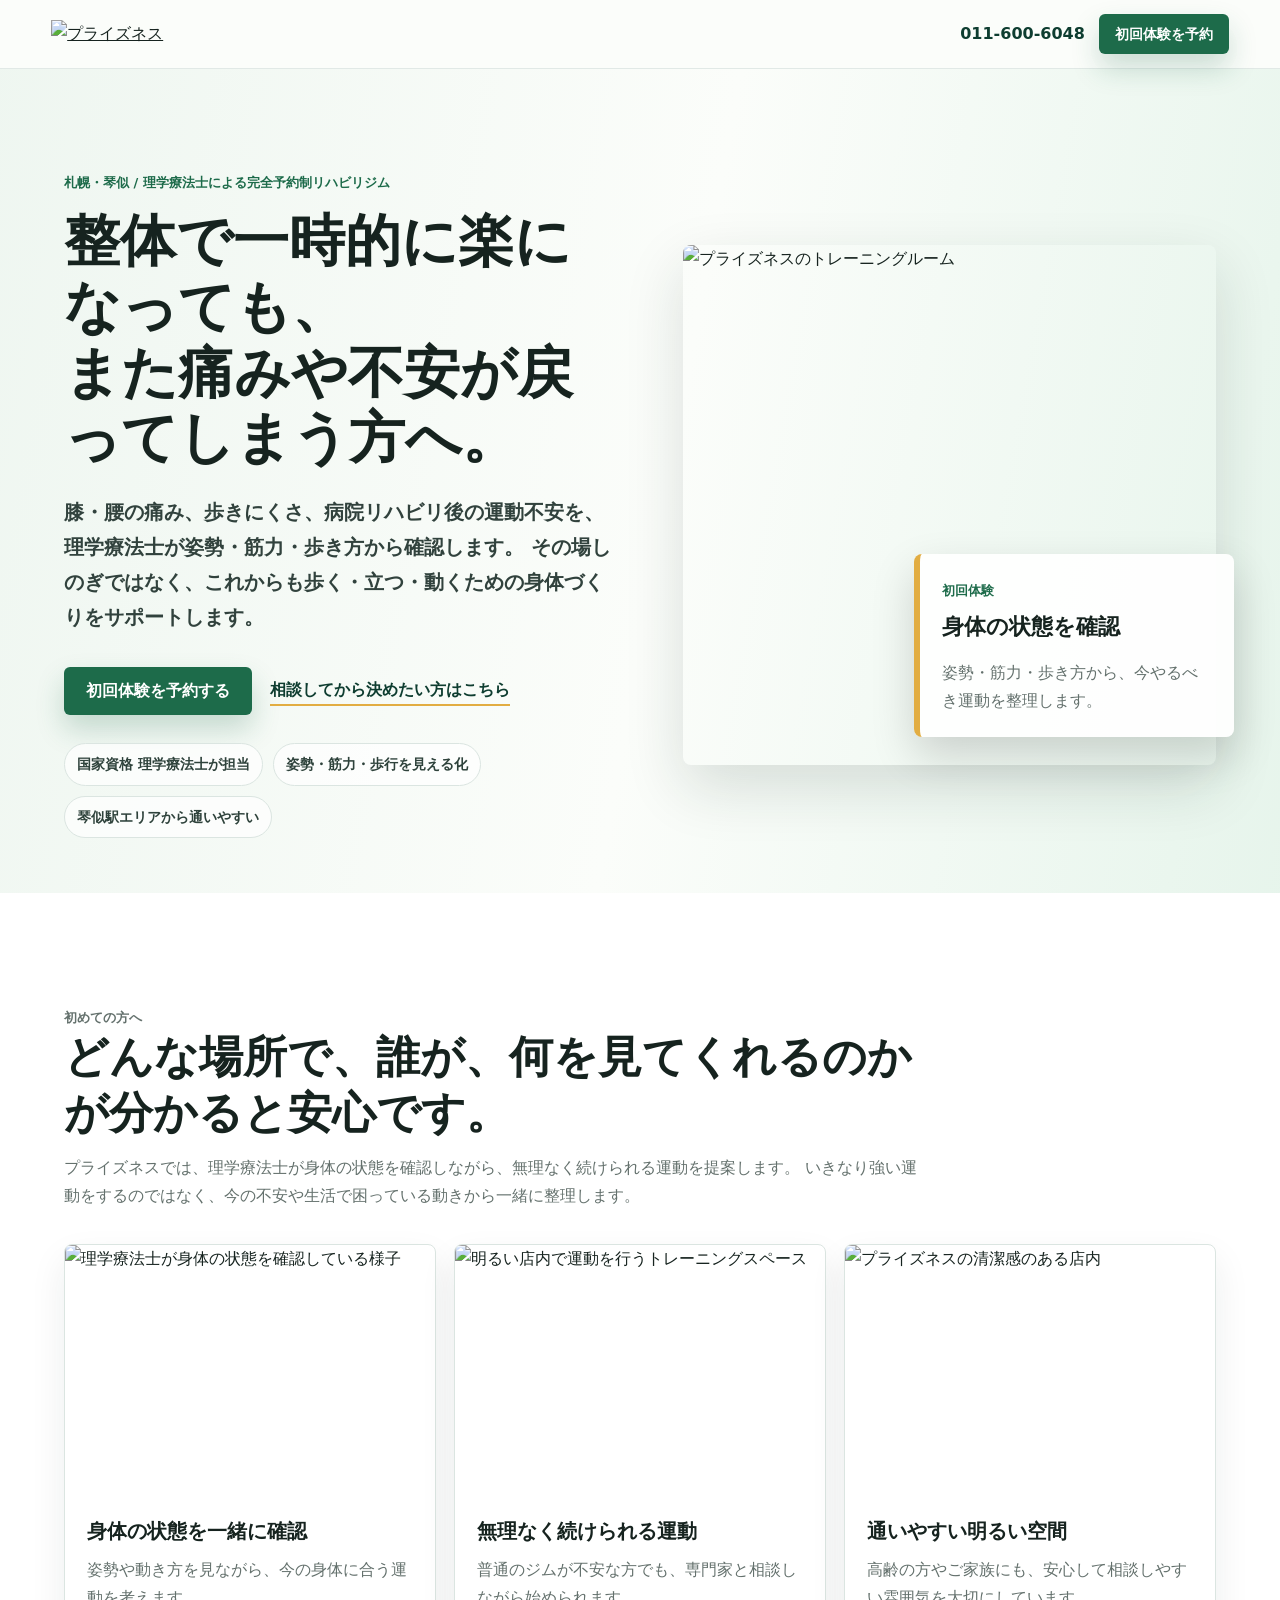
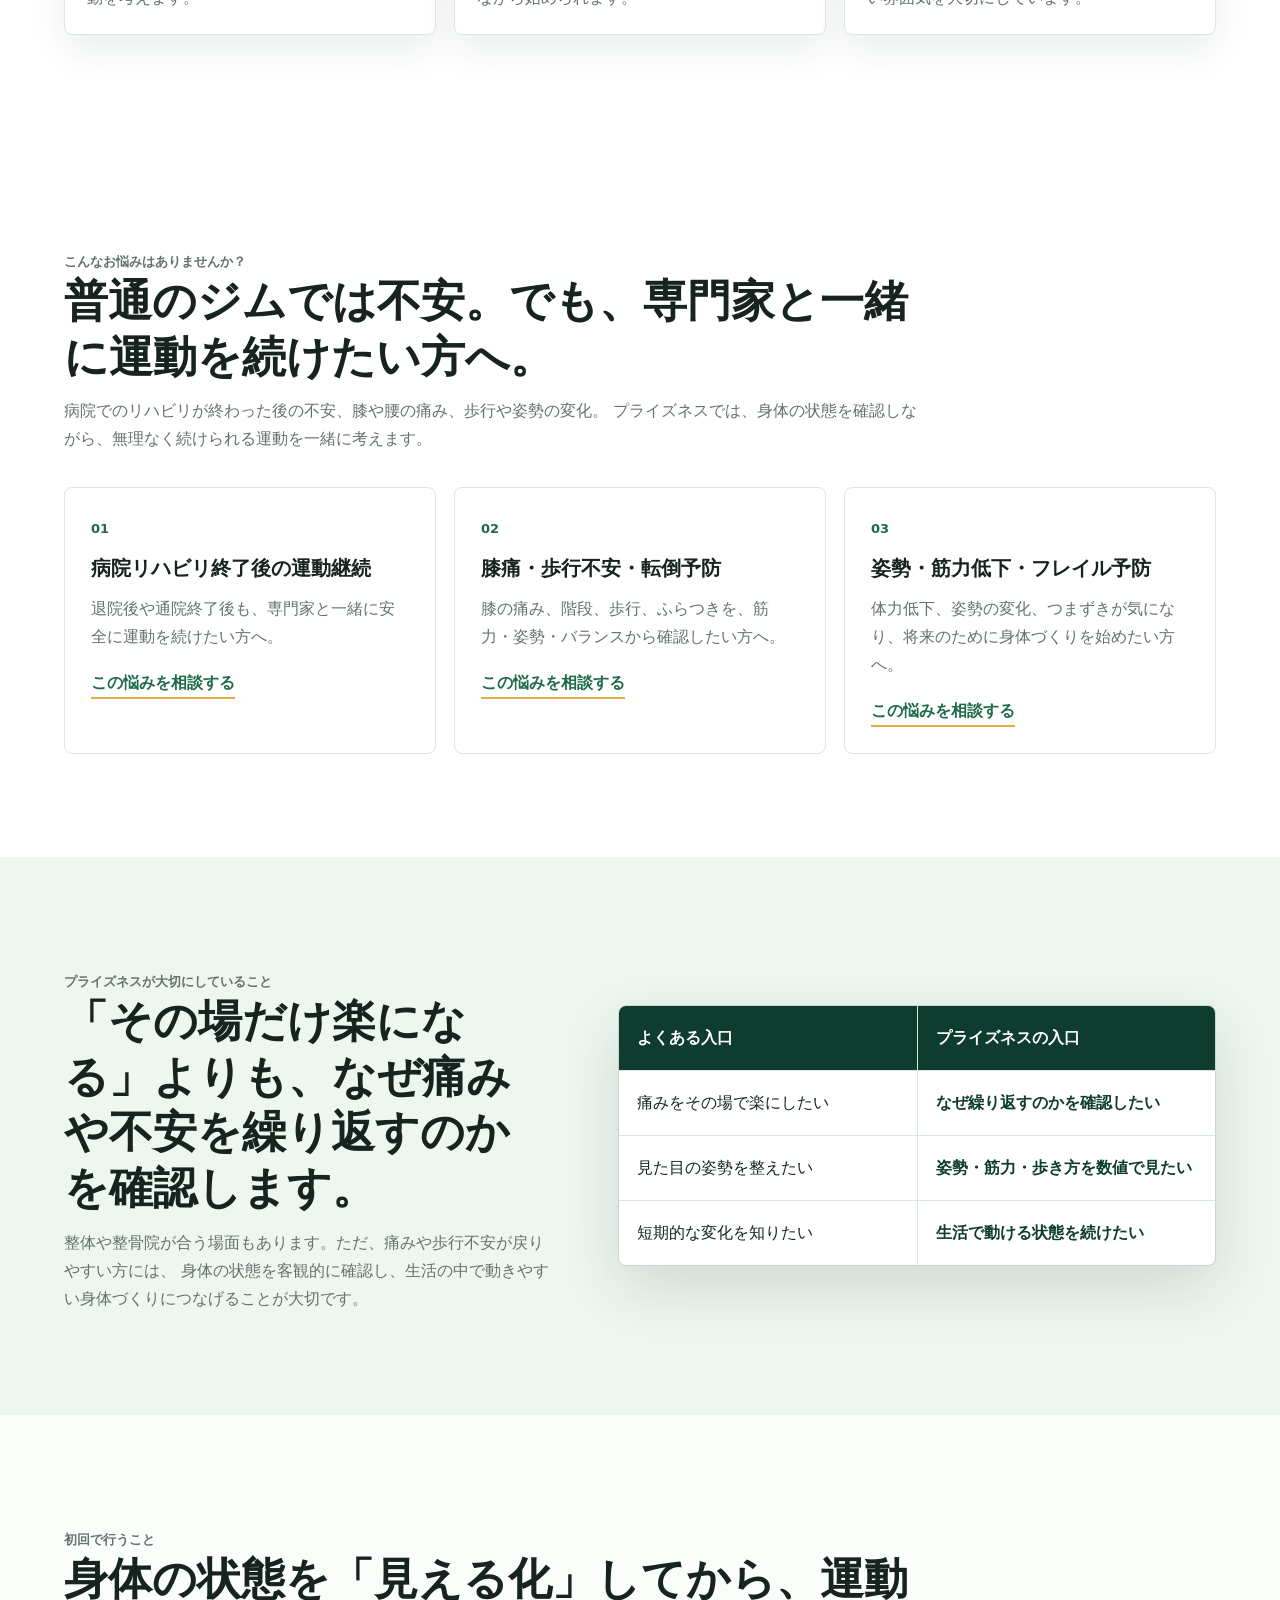
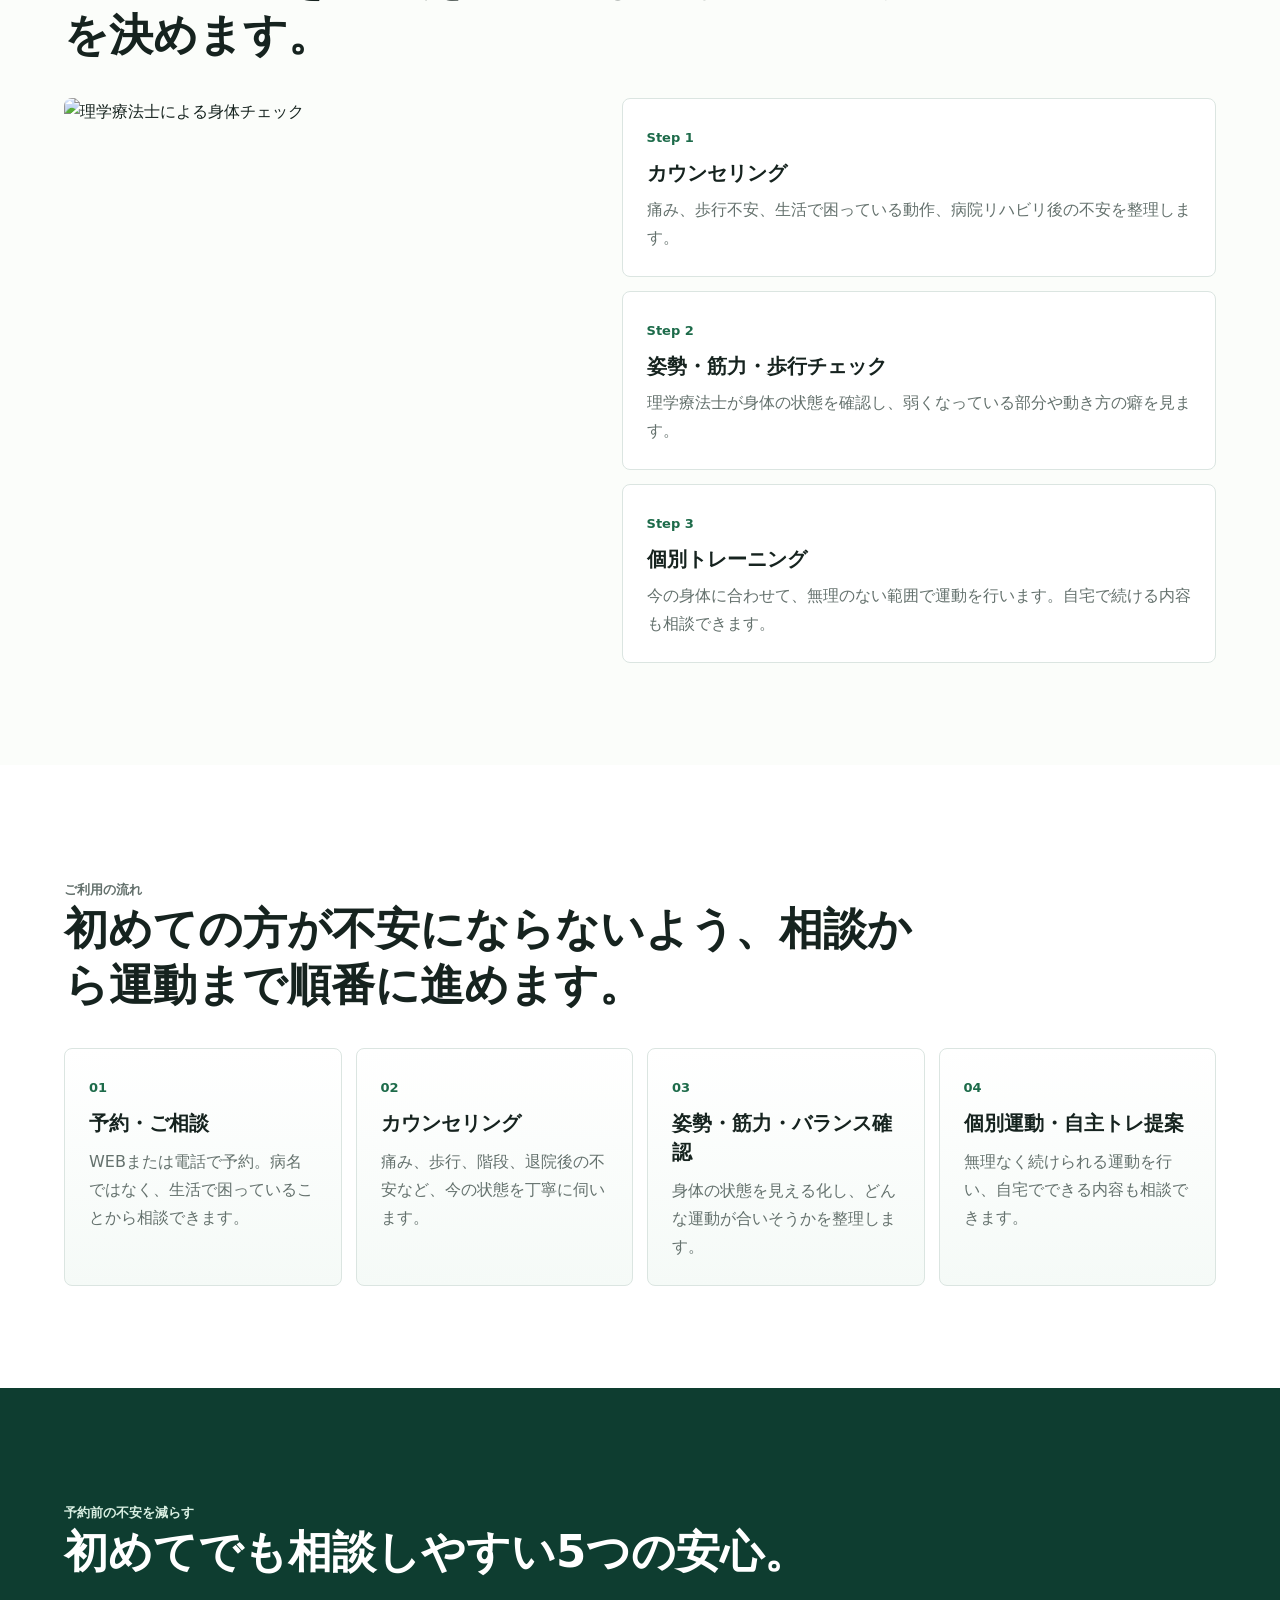
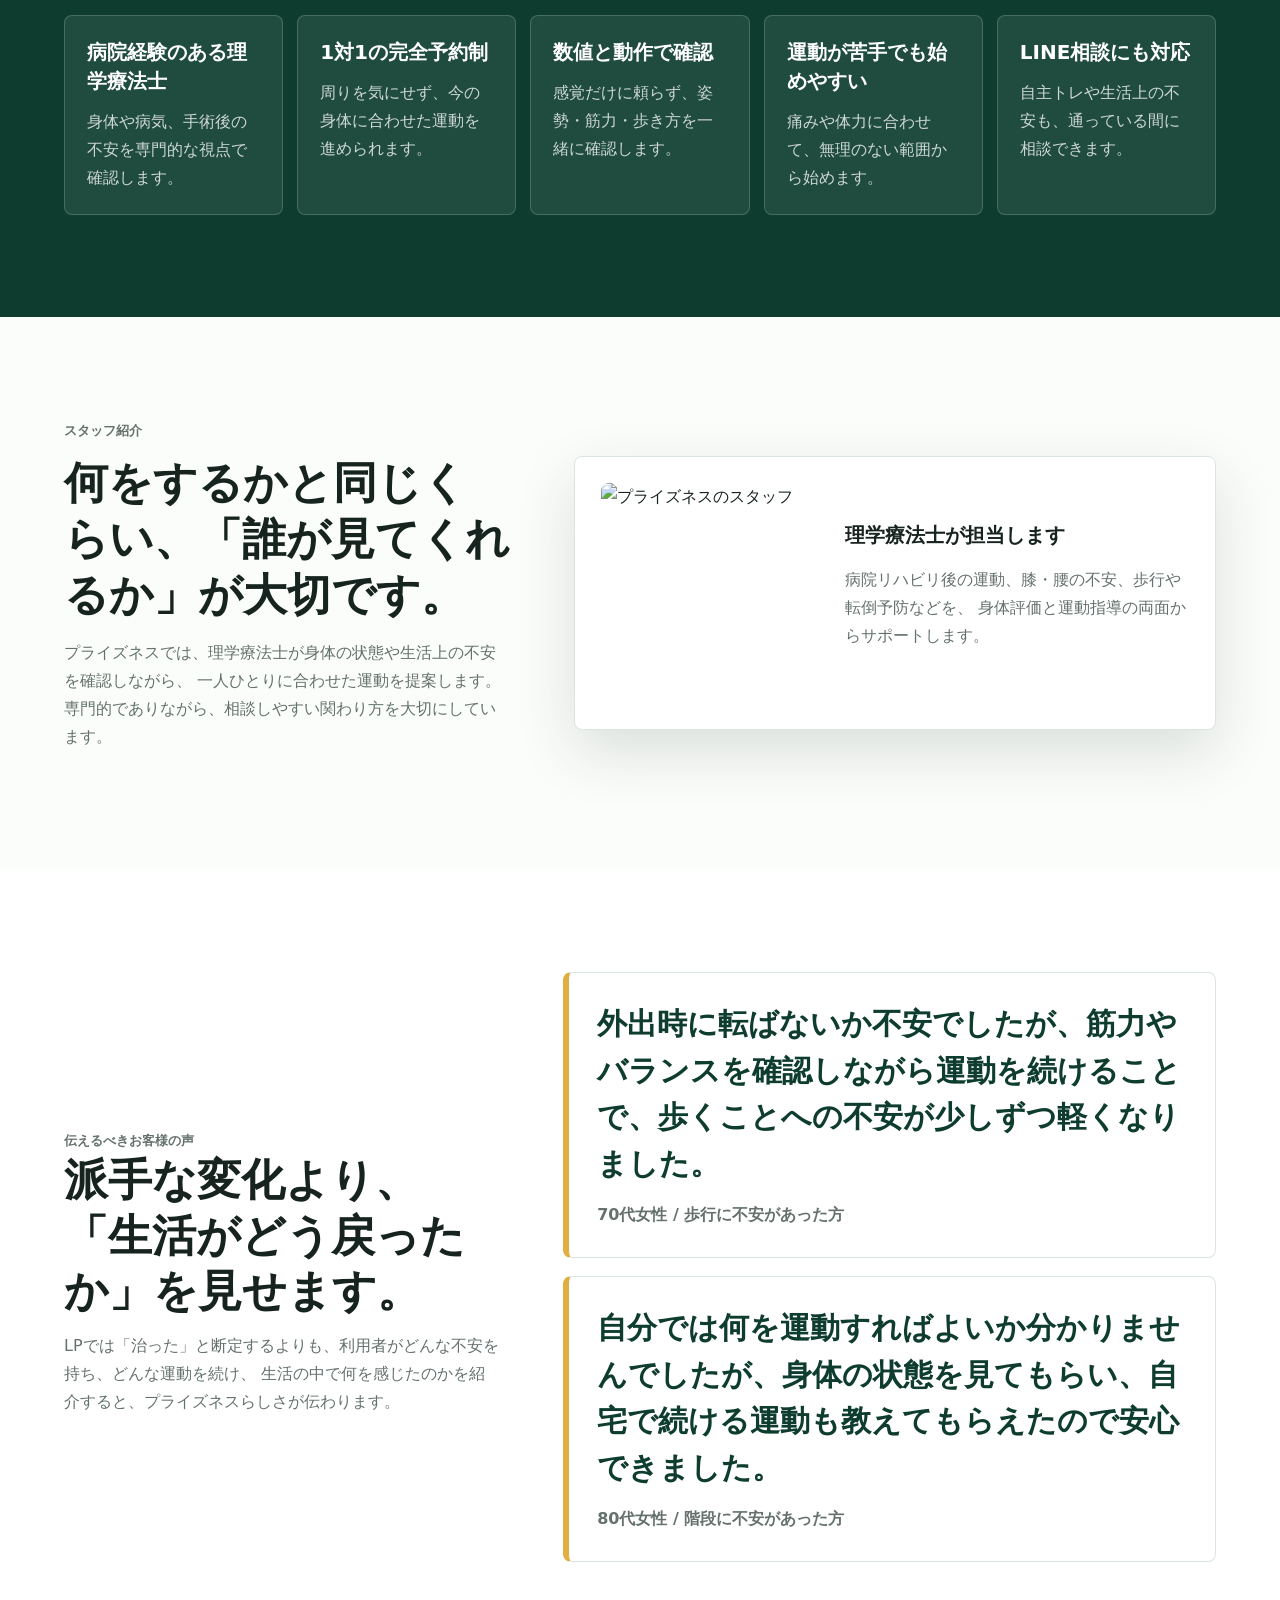
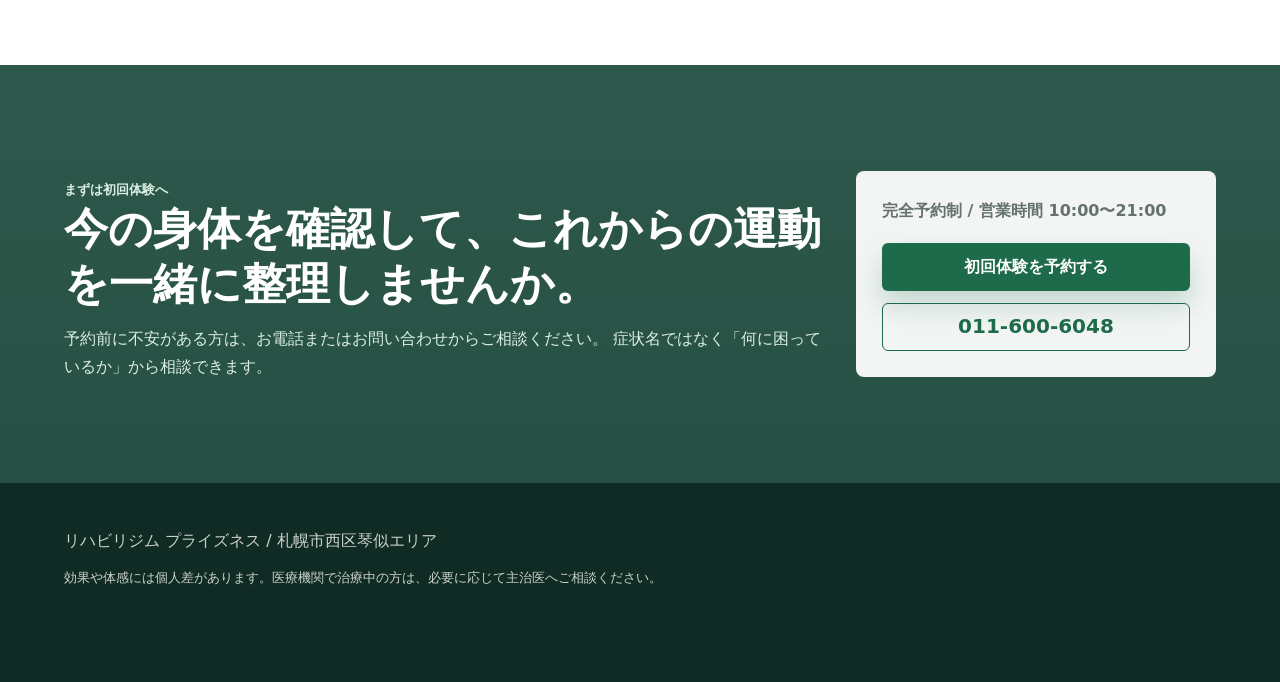
==== commit 91e44027: "Add files via upload" ====
--- a/index.html
+++ b/index.html
@@ -58,6 +58,40 @@
         </div>
       </section>
 
+      <section class="photo-story">
+        <div class="section-head">
+          <p class="eyebrow">初めての方へ</p>
+          <h2>どんな場所で、誰が、何を見てくれるのかが分かると安心です。</h2>
+          <p>
+            プライズネスでは、理学療法士が身体の状態を確認しながら、無理なく続けられる運動を提案します。
+            いきなり強い運動をするのではなく、今の不安や生活で困っている動きから一緒に整理します。
+          </p>
+        </div>
+        <div class="photo-grid">
+          <article>
+            <img src="https://prizenes.com/images/convert/prizenescom/20221202100510.jpg/image.webp" alt="理学療法士が身体の状態を確認している様子" />
+            <div>
+              <h3>身体の状態を一緒に確認</h3>
+              <p>姿勢や動き方を見ながら、今の身体に合う運動を考えます。</p>
+            </div>
+          </article>
+          <article>
+            <img src="https://prizenes.com/images/convert/prizenescom/20221202101242.jpg/image.webp" alt="明るい店内で運動を行うトレーニングスペース" />
+            <div>
+              <h3>無理なく続けられる運動</h3>
+              <p>普通のジムが不安な方でも、専門家と相談しながら始められます。</p>
+            </div>
+          </article>
+          <article>
+            <img src="https://prizenes.com/images/convert/prizenescom/20221202100920.jpg/image.webp" alt="プライズネスの清潔感のある店内" />
+            <div>
+              <h3>通いやすい明るい空間</h3>
+              <p>高齢の方やご家族にも、安心して相談しやすい雰囲気を大切にしています。</p>
+            </div>
+          </article>
+        </div>
+      </section>
+
       <section class="problem-band">
         <div class="section-head">
           <p class="eyebrow">こんなお悩みはありませんか？</p>
@@ -148,6 +182,35 @@
         </div>
       </section>
 
+      <section class="flow">
+        <div class="section-head">
+          <p class="eyebrow">ご利用の流れ</p>
+          <h2>初めての方が不安にならないよう、相談から運動まで順番に進めます。</h2>
+        </div>
+        <div class="flow-steps">
+          <article>
+            <span>01</span>
+            <h3>予約・ご相談</h3>
+            <p>WEBまたは電話で予約。病名ではなく、生活で困っていることから相談できます。</p>
+          </article>
+          <article>
+            <span>02</span>
+            <h3>カウンセリング</h3>
+            <p>痛み、歩行、階段、退院後の不安など、今の状態を丁寧に伺います。</p>
+          </article>
+          <article>
+            <span>03</span>
+            <h3>姿勢・筋力・バランス確認</h3>
+            <p>身体の状態を見える化し、どんな運動が合いそうかを整理します。</p>
+          </article>
+          <article>
+            <span>04</span>
+            <h3>個別運動・自主トレ提案</h3>
+            <p>無理なく続けられる運動を行い、自宅でできる内容も相談できます。</p>
+          </article>
+        </div>
+      </section>
+
       <section class="reason">
         <div class="section-head">
           <p class="eyebrow">予約前の不安を減らす</p>
@@ -174,6 +237,27 @@
             <h3>LINE相談にも対応</h3>
             <p>自主トレや生活上の不安も、通っている間に相談できます。</p>
           </article>
+        </div>
+      </section>
+
+      <section class="staff">
+        <div class="staff-copy">
+          <p class="eyebrow">スタッフ紹介</p>
+          <h2>何をするかと同じくらい、「誰が見てくれるか」が大切です。</h2>
+          <p>
+            プライズネスでは、理学療法士が身体の状態や生活上の不安を確認しながら、
+            一人ひとりに合わせた運動を提案します。専門的でありながら、相談しやすい関わり方を大切にしています。
+          </p>
+        </div>
+        <div class="staff-card">
+          <img src="https://prizenes.com/images/convert/prizenescom/20260503230106.png/image.webp" alt="プライズネスのスタッフ" />
+          <div>
+            <h3>理学療法士が担当します</h3>
+            <p>
+              病院リハビリ後の運動、膝・腰の不安、歩行や転倒予防などを、
+              身体評価と運動指導の両面からサポートします。
+            </p>
+          </div>
         </div>
       </section>
 
--- a/styles.css
+++ b/styles.css
@@ -246,6 +246,39 @@
   background: var(--white);
 }
 
+.photo-story {
+  background: var(--white);
+}
+
+.photo-grid {
+  display: grid;
+  grid-template-columns: repeat(3, minmax(0, 1fr));
+  gap: 18px;
+}
+
+.photo-grid article {
+  overflow: hidden;
+  border: 1px solid var(--line);
+  border-radius: 8px;
+  background: var(--white);
+  box-shadow: 0 16px 36px rgba(18, 41, 34, 0.08);
+}
+
+.photo-grid img {
+  width: 100%;
+  height: 250px;
+  object-fit: cover;
+}
+
+.photo-grid div {
+  padding: 22px;
+}
+
+.photo-grid p {
+  margin: 10px 0 0;
+  color: var(--muted);
+}
+
 .problem-grid {
   display: grid;
   grid-template-columns: repeat(3, minmax(0, 1fr));
@@ -368,6 +401,39 @@
   color: var(--white);
 }
 
+.flow {
+  background: var(--white);
+}
+
+.flow-steps {
+  display: grid;
+  grid-template-columns: repeat(4, minmax(0, 1fr));
+  gap: 14px;
+}
+
+.flow-steps article {
+  position: relative;
+  padding: 24px;
+  border: 1px solid var(--line);
+  border-radius: 8px;
+  background: linear-gradient(180deg, var(--white), #f5faf7);
+}
+
+.flow-steps span {
+  color: var(--green);
+  font-size: 13px;
+  font-weight: 900;
+}
+
+.flow-steps h3 {
+  margin-top: 8px;
+}
+
+.flow-steps p {
+  margin: 10px 0 0;
+  color: var(--muted);
+}
+
 .reason .eyebrow,
 .reason .section-head p {
   color: var(--mint);
@@ -389,6 +455,39 @@
   color: rgba(255, 255, 255, 0.78);
 }
 
+.staff {
+  display: grid;
+  grid-template-columns: minmax(0, 0.82fr) minmax(420px, 1.18fr);
+  gap: clamp(28px, 5vw, 68px);
+  align-items: center;
+  background: var(--paper);
+}
+
+.staff-copy p,
+.staff-card p {
+  color: var(--muted);
+}
+
+.staff-card {
+  display: grid;
+  grid-template-columns: 220px minmax(0, 1fr);
+  gap: 24px;
+  align-items: center;
+  padding: 26px;
+  border: 1px solid var(--line);
+  border-radius: 8px;
+  background: var(--white);
+  box-shadow: var(--shadow);
+}
+
+.staff-card img {
+  width: 220px;
+  aspect-ratio: 1;
+  object-fit: cover;
+  border-radius: 8px;
+}
+
+
 .voice {
   display: grid;
   grid-template-columns: minmax(0, 0.8fr) minmax(360px, 1.2fr);
@@ -407,6 +506,7 @@
   padding: 28px;
   border-left: 6px solid var(--accent);
 }
+
 
 blockquote {
   margin: 0;
@@ -490,6 +590,7 @@
   .compare,
   .method-layout,
   .voice,
+  .staff,
   .offer {
     grid-template-columns: 1fr;
   }
@@ -499,7 +600,9 @@
   }
 
   .problem-grid,
-  .reason-grid {
+  .reason-grid,
+  .photo-grid,
+  .flow-steps {
     grid-template-columns: repeat(2, minmax(0, 1fr));
   }
 
@@ -573,8 +676,19 @@
   }
 
   .problem-grid,
-  .reason-grid {
+  .reason-grid,
+  .photo-grid,
+  .flow-steps {
     grid-template-columns: 1fr;
+  }
+
+  .staff-card {
+    grid-template-columns: 1fr;
+  }
+
+  .staff-card img {
+    width: 100%;
+    max-height: 340px;
   }
 
   .compare-table > div {
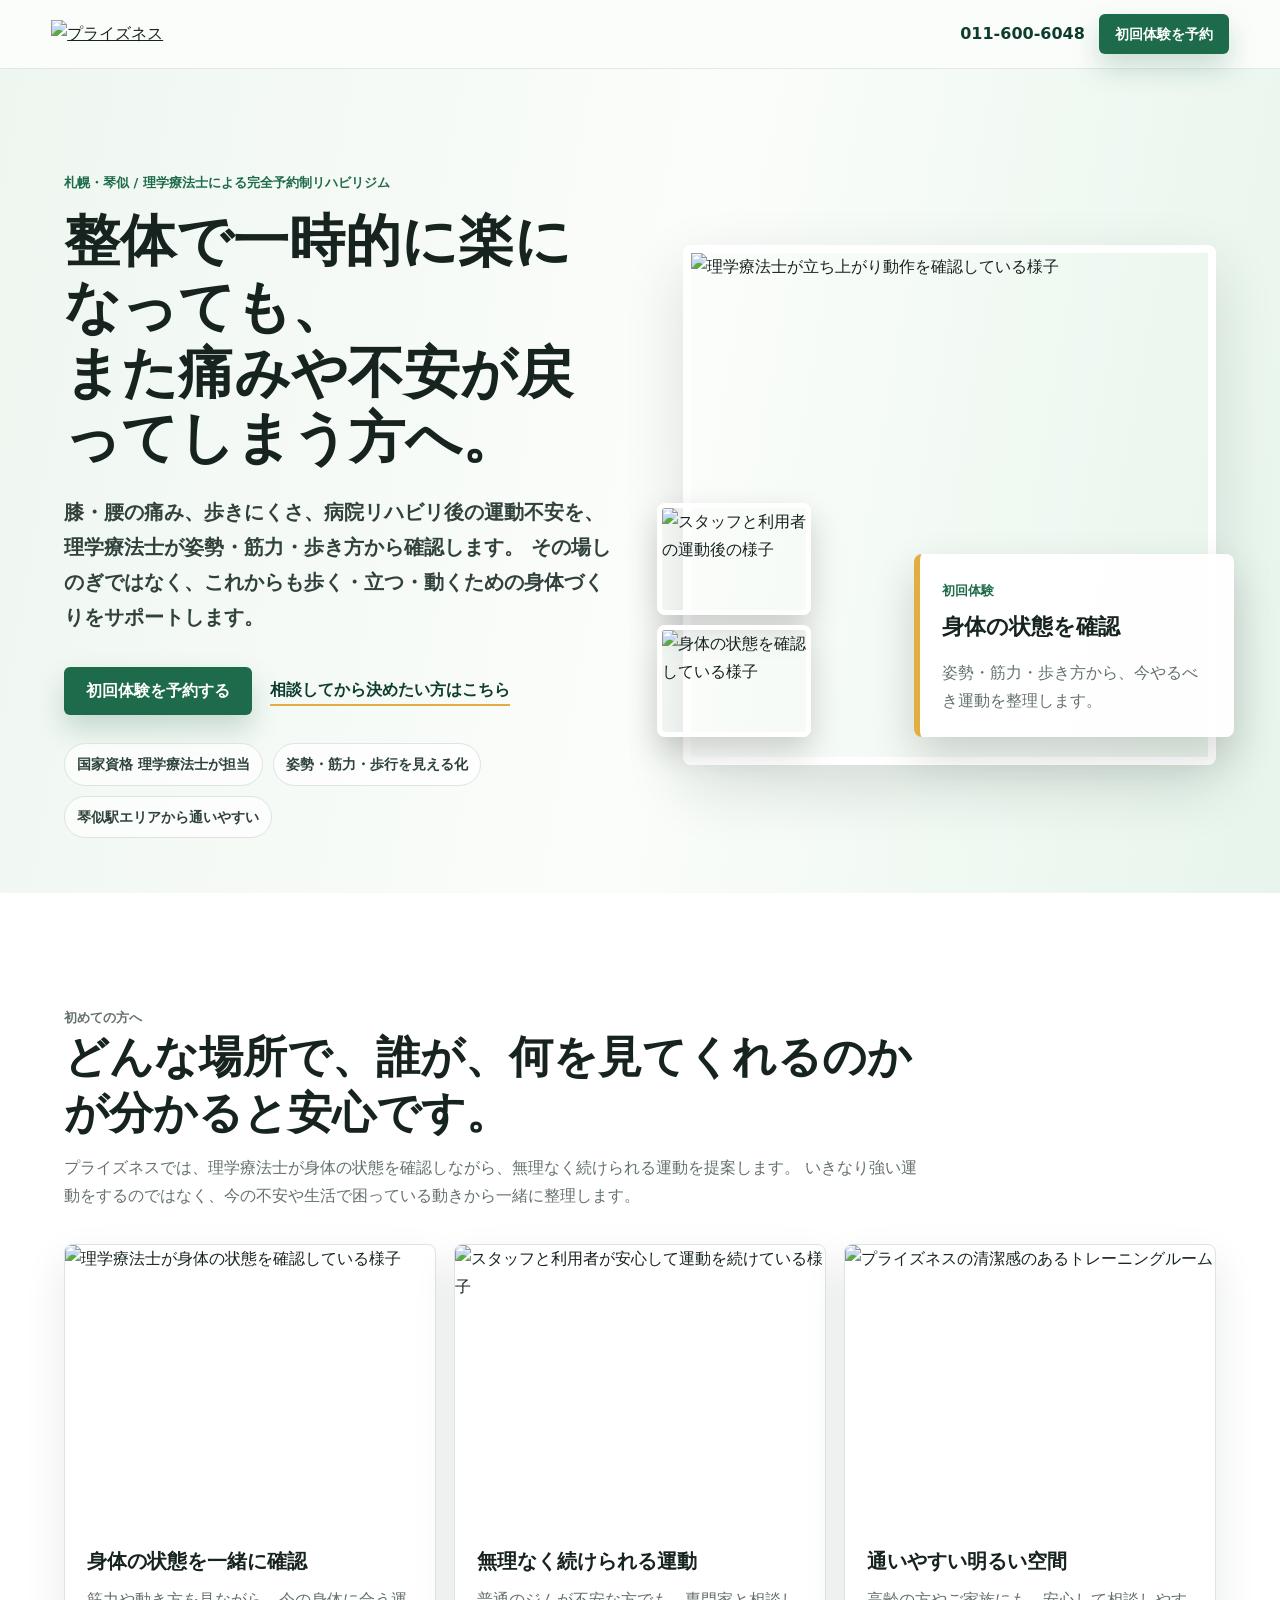
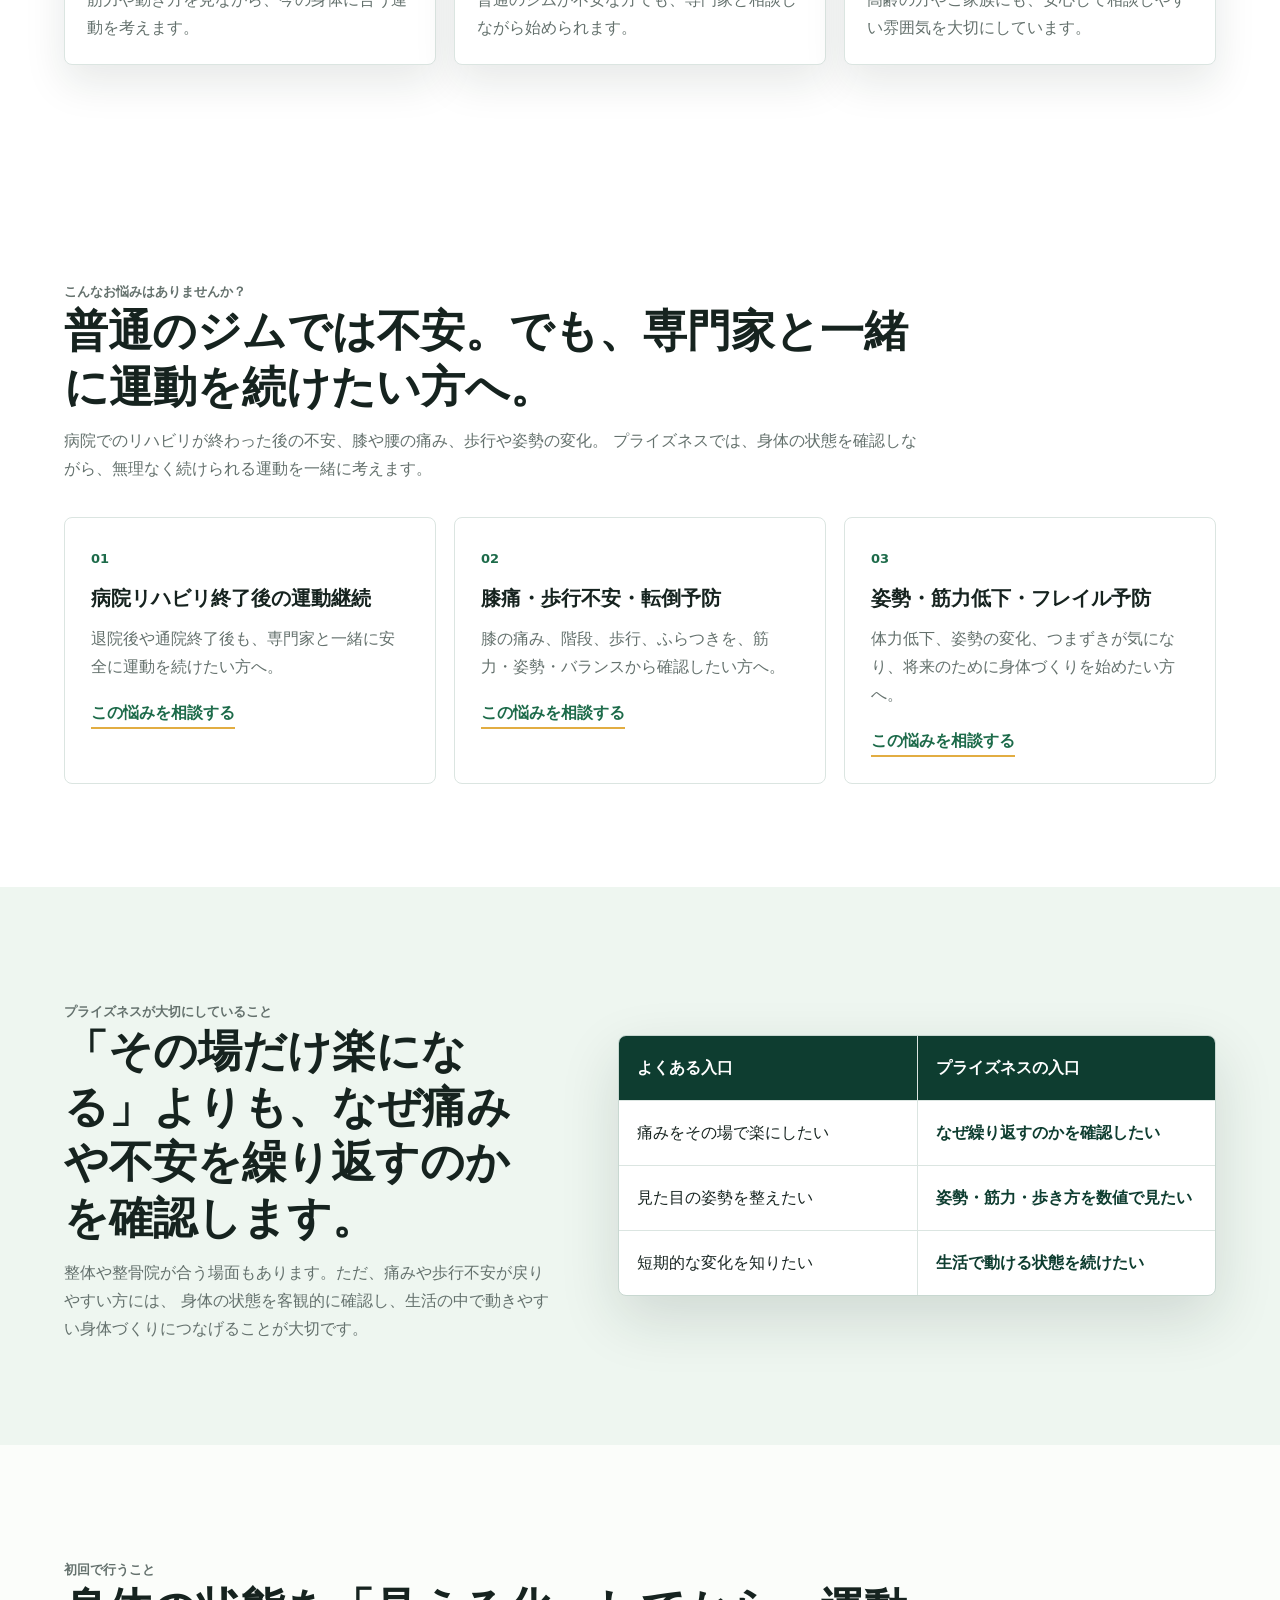
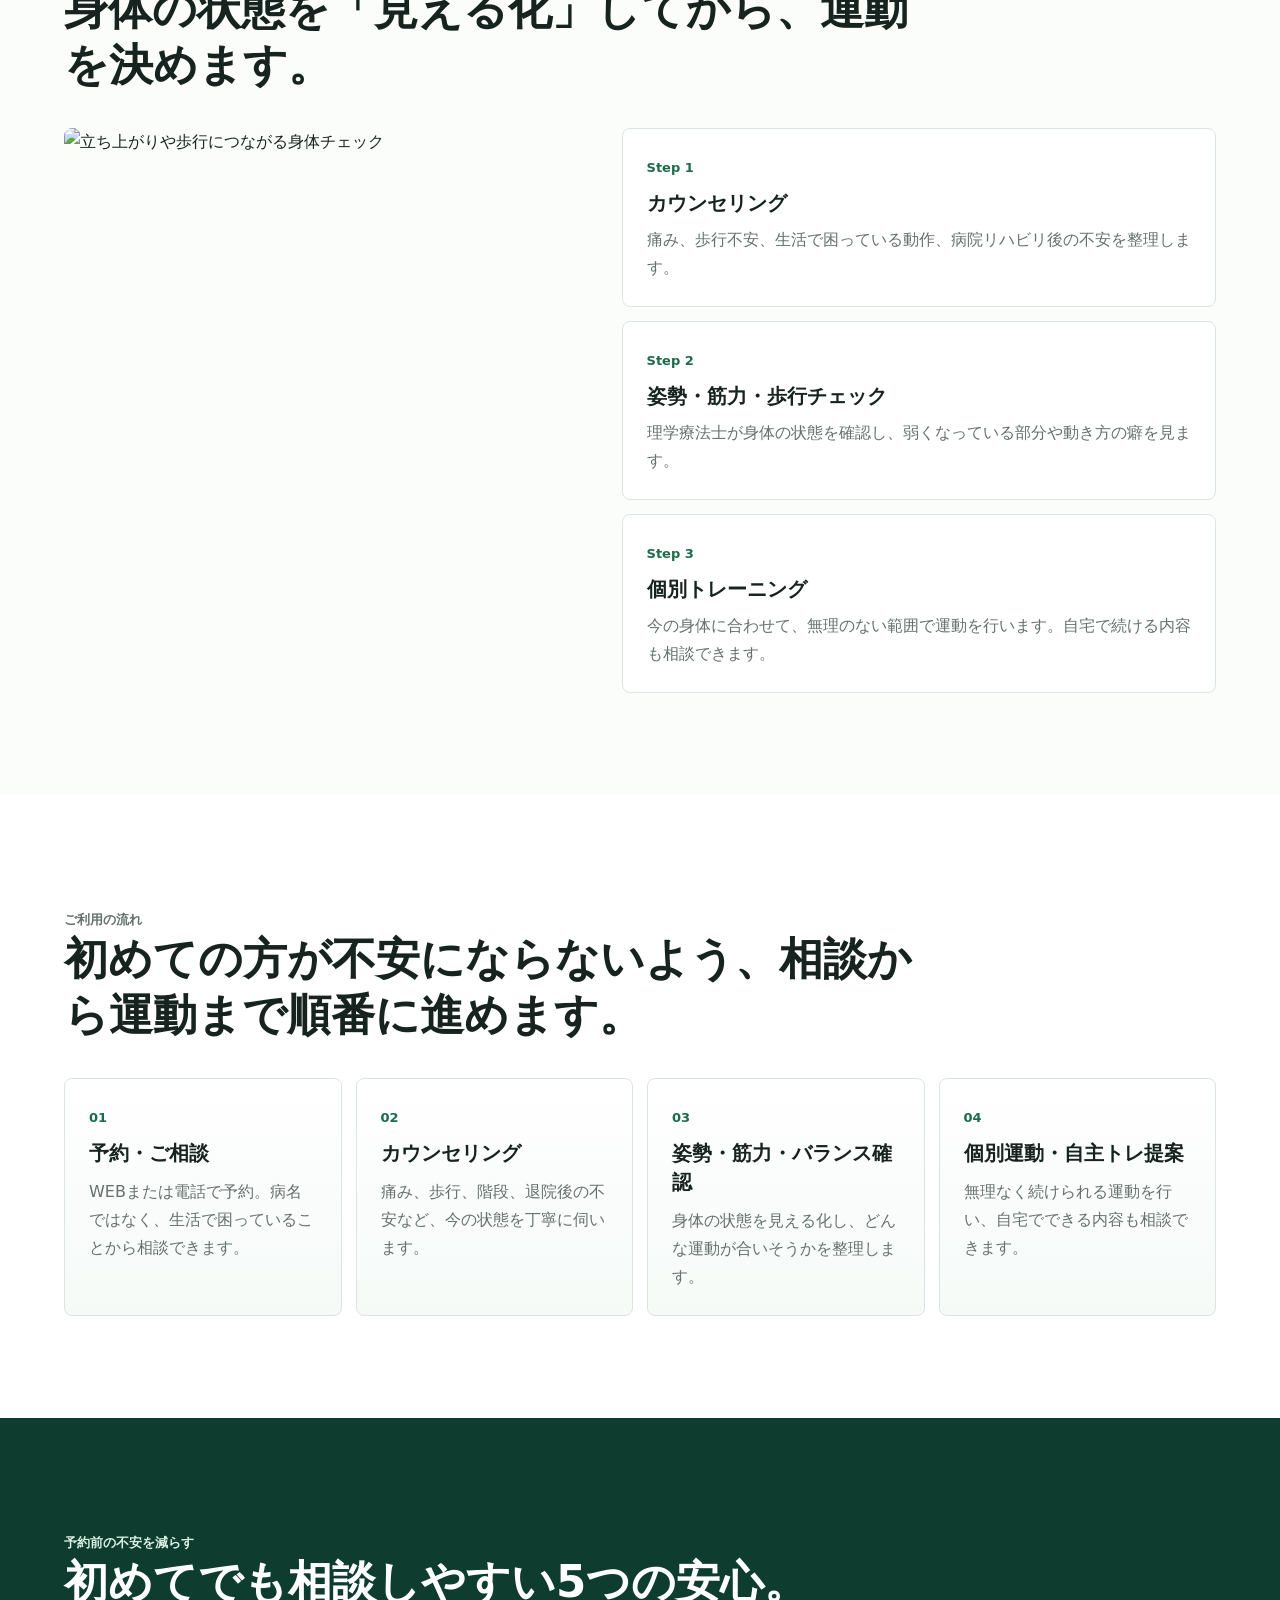
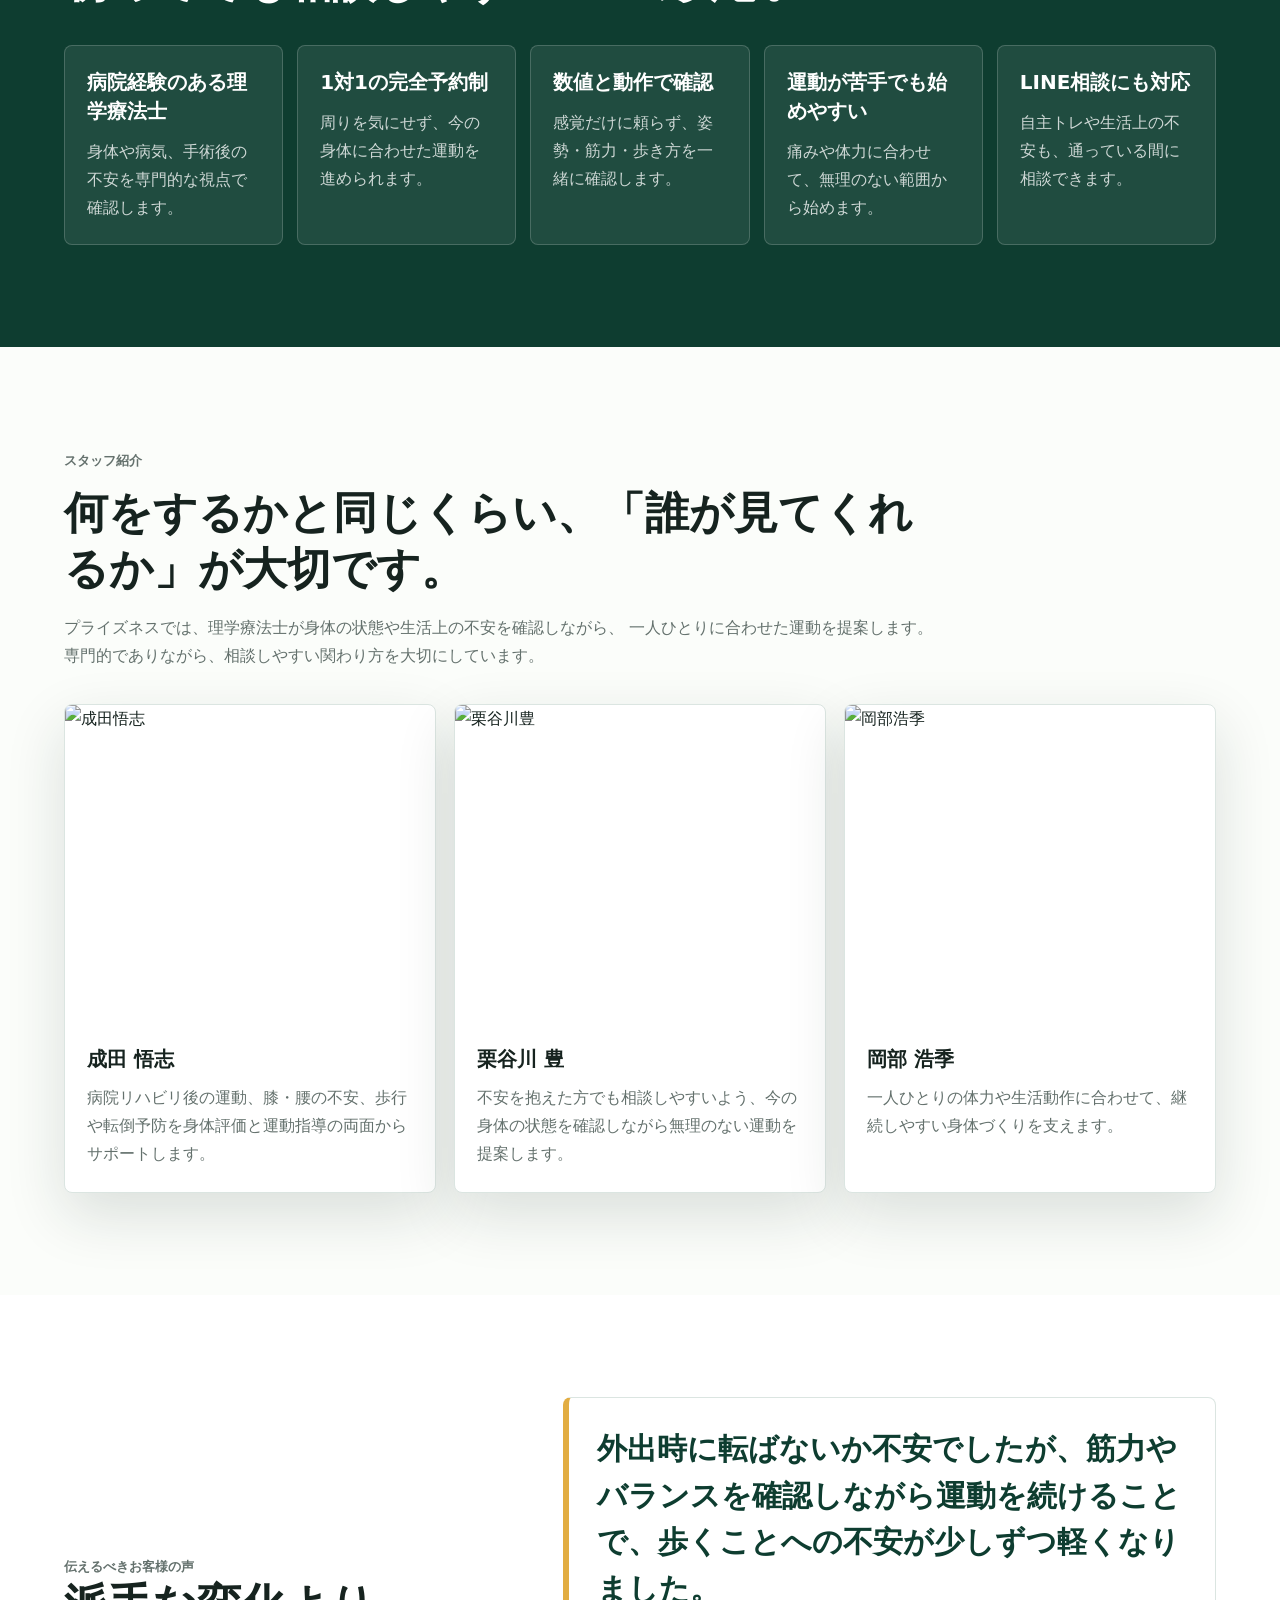
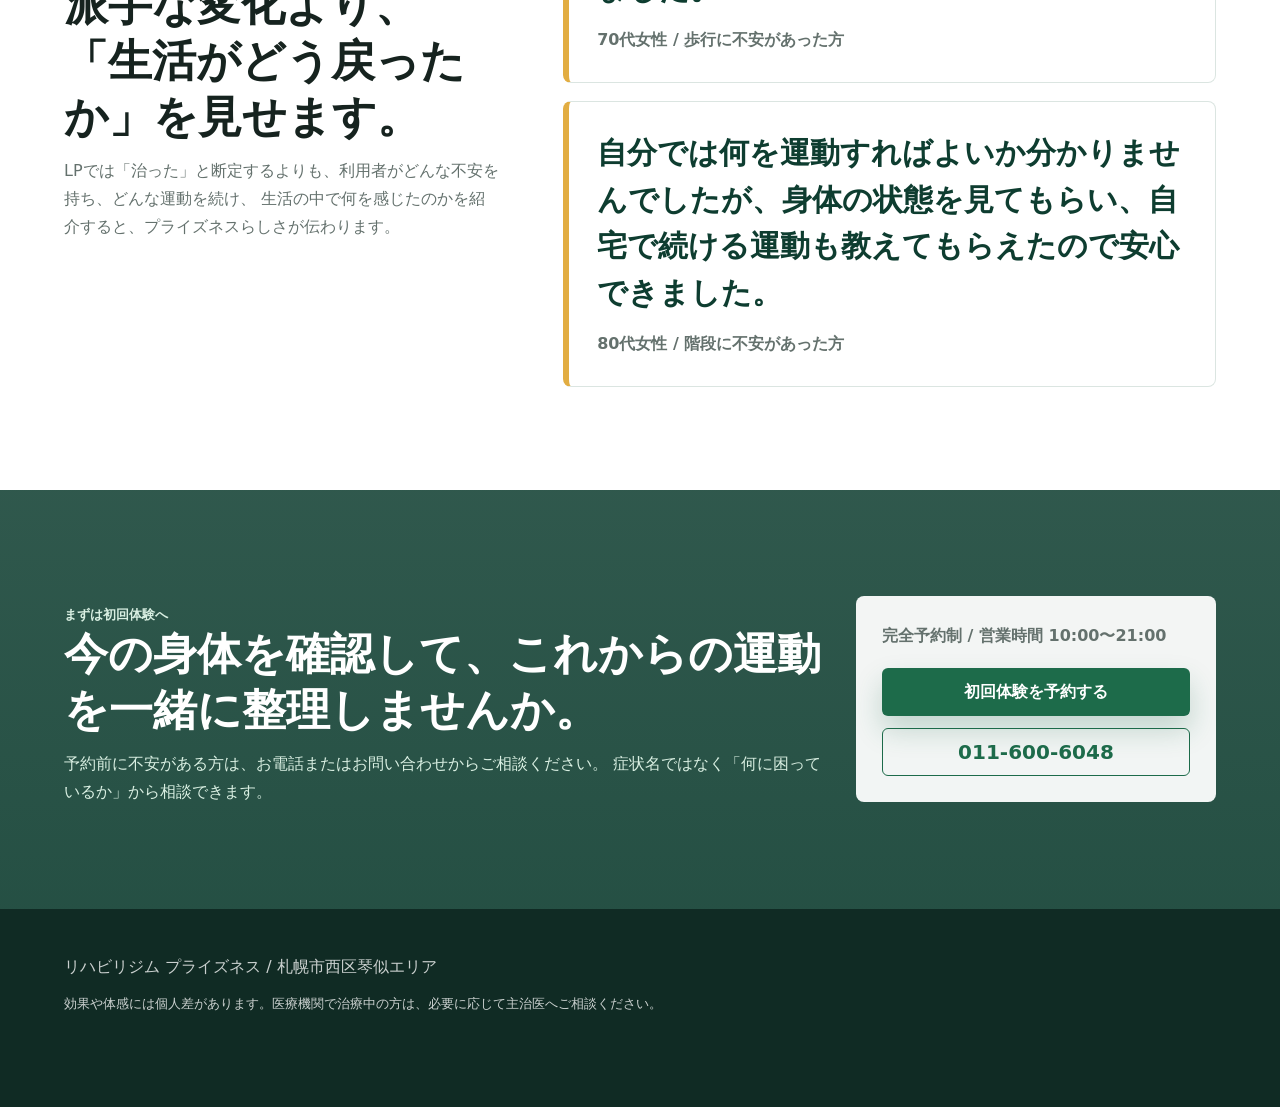
==== commit 244cc334: "Add files via upload" ====
--- a/index.html
+++ b/index.html
@@ -48,11 +48,15 @@
         <div class="hero-visual" aria-label="プライズネスのトレーニング環境">
           <img
             src="https://prizenes.com/images/convert/prizenescom/20221202101242.jpg/image.webp"
-            alt="プライズネスのトレーニングルーム"
+            alt="理学療法士が立ち上がり動作を確認している様子"
           />
-        <div class="hero-card">
-          <span>初回体験</span>
-          <strong>身体の状態を確認</strong>
+          <div class="hero-thumbs" aria-label="プライズネスの雰囲気">
+            <img src="https://prizenes.com/images/convert/prizenescom/20231121162702.jpg/image.webp" alt="スタッフと利用者の運動後の様子" />
+            <img src="https://prizenes.com/images/convert/prizenescom/IMG_3952.jpg/image.webp" alt="身体の状態を確認している様子" />
+          </div>
+          <div class="hero-card">
+            <span>初回体験</span>
+            <strong>身体の状態を確認</strong>
             <p>姿勢・筋力・歩き方から、今やるべき運動を整理します。</p>
           </div>
         </div>
@@ -69,21 +73,21 @@
         </div>
         <div class="photo-grid">
           <article>
-            <img src="https://prizenes.com/images/convert/prizenescom/20221202100510.jpg/image.webp" alt="理学療法士が身体の状態を確認している様子" />
+            <img src="https://prizenes.com/images/convert/prizenescom/IMG_3952.jpg/image.webp" alt="理学療法士が身体の状態を確認している様子" />
             <div>
               <h3>身体の状態を一緒に確認</h3>
-              <p>姿勢や動き方を見ながら、今の身体に合う運動を考えます。</p>
-            </div>
-          </article>
-          <article>
-            <img src="https://prizenes.com/images/convert/prizenescom/20221202101242.jpg/image.webp" alt="明るい店内で運動を行うトレーニングスペース" />
+              <p>筋力や動き方を見ながら、今の身体に合う運動を考えます。</p>
+            </div>
+          </article>
+          <article>
+            <img src="https://prizenes.com/images/convert/prizenescom/20231121162702.jpg/image.webp" alt="スタッフと利用者が安心して運動を続けている様子" />
             <div>
               <h3>無理なく続けられる運動</h3>
               <p>普通のジムが不安な方でも、専門家と相談しながら始められます。</p>
             </div>
           </article>
           <article>
-            <img src="https://prizenes.com/images/convert/prizenescom/20221202100920.jpg/image.webp" alt="プライズネスの清潔感のある店内" />
+            <img src="https://prizenes.com/images/convert/prizenescom/20221111170823.jpg/image.webp" alt="プライズネスの清潔感のあるトレーニングルーム" />
             <div>
               <h3>通いやすい明るい空間</h3>
               <p>高齢の方やご家族にも、安心して相談しやすい雰囲気を大切にしています。</p>
@@ -159,8 +163,8 @@
         </div>
         <div class="method-layout">
           <img
-            src="https://prizenes.com/images/convert/prizenescom/20221202100510.jpg/image.webp"
-            alt="理学療法士による身体チェック"
+            src="https://prizenes.com/images/convert/prizenescom/20221202101242.jpg/image.webp"
+            alt="立ち上がりや歩行につながる身体チェック"
           />
           <div class="steps">
             <div>
@@ -249,15 +253,22 @@
             一人ひとりに合わせた運動を提案します。専門的でありながら、相談しやすい関わり方を大切にしています。
           </p>
         </div>
-        <div class="staff-card">
-          <img src="https://prizenes.com/images/convert/prizenescom/20260503230106.png/image.webp" alt="プライズネスのスタッフ" />
-          <div>
-            <h3>理学療法士が担当します</h3>
-            <p>
-              病院リハビリ後の運動、膝・腰の不安、歩行や転倒予防などを、
-              身体評価と運動指導の両面からサポートします。
-            </p>
-          </div>
+        <div class="staff-list">
+          <article>
+            <img src="https://prizenes.com/images/convert/prizenescom/20250809091854.jpg/image.webp" alt="成田悟志" />
+            <h3>成田 悟志</h3>
+            <p>病院リハビリ後の運動、膝・腰の不安、歩行や転倒予防を身体評価と運動指導の両面からサポートします。</p>
+          </article>
+          <article>
+            <img src="https://prizenes.com/images/convert/prizenescom/20250809091916.jpg/image.webp" alt="栗谷川豊" />
+            <h3>栗谷川 豊</h3>
+            <p>不安を抱えた方でも相談しやすいよう、今の身体の状態を確認しながら無理のない運動を提案します。</p>
+          </article>
+          <article>
+            <img src="https://prizenes.com/images/convert/prizenescom/20250809085957.jpg/image.webp" alt="岡部浩季" />
+            <h3>岡部 浩季</h3>
+            <p>一人ひとりの体力や生活動作に合わせて、継続しやすい身体づくりを支えます。</p>
+          </article>
         </div>
       </section>
 
--- a/styles.css
+++ b/styles.css
@@ -197,6 +197,28 @@
   box-shadow: var(--shadow);
 }
 
+.hero-visual > img {
+  border: 8px solid var(--white);
+}
+
+.hero-thumbs {
+  position: absolute;
+  left: -26px;
+  bottom: 28px;
+  display: grid;
+  gap: 10px;
+  width: 154px;
+}
+
+.hero-thumbs img {
+  width: 154px;
+  height: 112px;
+  object-fit: cover;
+  border: 5px solid var(--white);
+  border-radius: 8px;
+  box-shadow: 0 14px 32px rgba(0, 0, 0, 0.18);
+}
+
 .hero-card {
   position: absolute;
   right: -18px;
@@ -261,12 +283,12 @@
   border: 1px solid var(--line);
   border-radius: 8px;
   background: var(--white);
-  box-shadow: 0 16px 36px rgba(18, 41, 34, 0.08);
+  box-shadow: 0 18px 42px rgba(18, 41, 34, 0.1);
 }
 
 .photo-grid img {
   width: 100%;
-  height: 250px;
+  height: 280px;
   object-fit: cover;
 }
 
@@ -456,35 +478,51 @@
 }
 
 .staff {
-  display: grid;
-  grid-template-columns: minmax(0, 0.82fr) minmax(420px, 1.18fr);
-  gap: clamp(28px, 5vw, 68px);
-  align-items: center;
   background: var(--paper);
 }
 
 .staff-copy p,
-.staff-card p {
+.staff-list p {
   color: var(--muted);
 }
 
-.staff-card {
-  display: grid;
-  grid-template-columns: 220px minmax(0, 1fr);
-  gap: 24px;
-  align-items: center;
-  padding: 26px;
+.staff-copy {
+  max-width: 880px;
+  margin-bottom: 34px;
+}
+
+.staff-list {
+  display: grid;
+  grid-template-columns: repeat(3, minmax(0, 1fr));
+  gap: 18px;
+}
+
+.staff-list article {
+  overflow: hidden;
   border: 1px solid var(--line);
   border-radius: 8px;
   background: var(--white);
   box-shadow: var(--shadow);
 }
 
-.staff-card img {
-  width: 220px;
-  aspect-ratio: 1;
+.staff-list img {
+  width: 100%;
+  height: 320px;
   object-fit: cover;
-  border-radius: 8px;
+  object-position: center 26%;
+}
+
+.staff-list h3,
+.staff-list p {
+  padding-inline: 22px;
+}
+
+.staff-list h3 {
+  margin-top: 20px;
+}
+
+.staff-list p {
+  margin: 10px 0 24px;
 }
 
 
@@ -590,7 +628,6 @@
   .compare,
   .method-layout,
   .voice,
-  .staff,
   .offer {
     grid-template-columns: 1fr;
   }
@@ -602,7 +639,8 @@
   .problem-grid,
   .reason-grid,
   .photo-grid,
-  .flow-steps {
+  .flow-steps,
+  .staff-list {
     grid-template-columns: repeat(2, minmax(0, 1fr));
   }
 
@@ -614,6 +652,10 @@
   .method-layout > img {
     height: 420px;
     min-height: 0;
+  }
+
+  .hero-thumbs {
+    left: 18px;
   }
 
   .offer {
@@ -675,20 +717,24 @@
     margin-top: 12px;
   }
 
+  .hero-thumbs {
+    position: static;
+    grid-template-columns: 1fr 1fr;
+    width: 100%;
+    margin-top: 12px;
+  }
+
+  .hero-thumbs img {
+    width: 100%;
+    height: 130px;
+  }
+
   .problem-grid,
   .reason-grid,
   .photo-grid,
-  .flow-steps {
+  .flow-steps,
+  .staff-list {
     grid-template-columns: 1fr;
-  }
-
-  .staff-card {
-    grid-template-columns: 1fr;
-  }
-
-  .staff-card img {
-    width: 100%;
-    max-height: 340px;
   }
 
   .compare-table > div {
